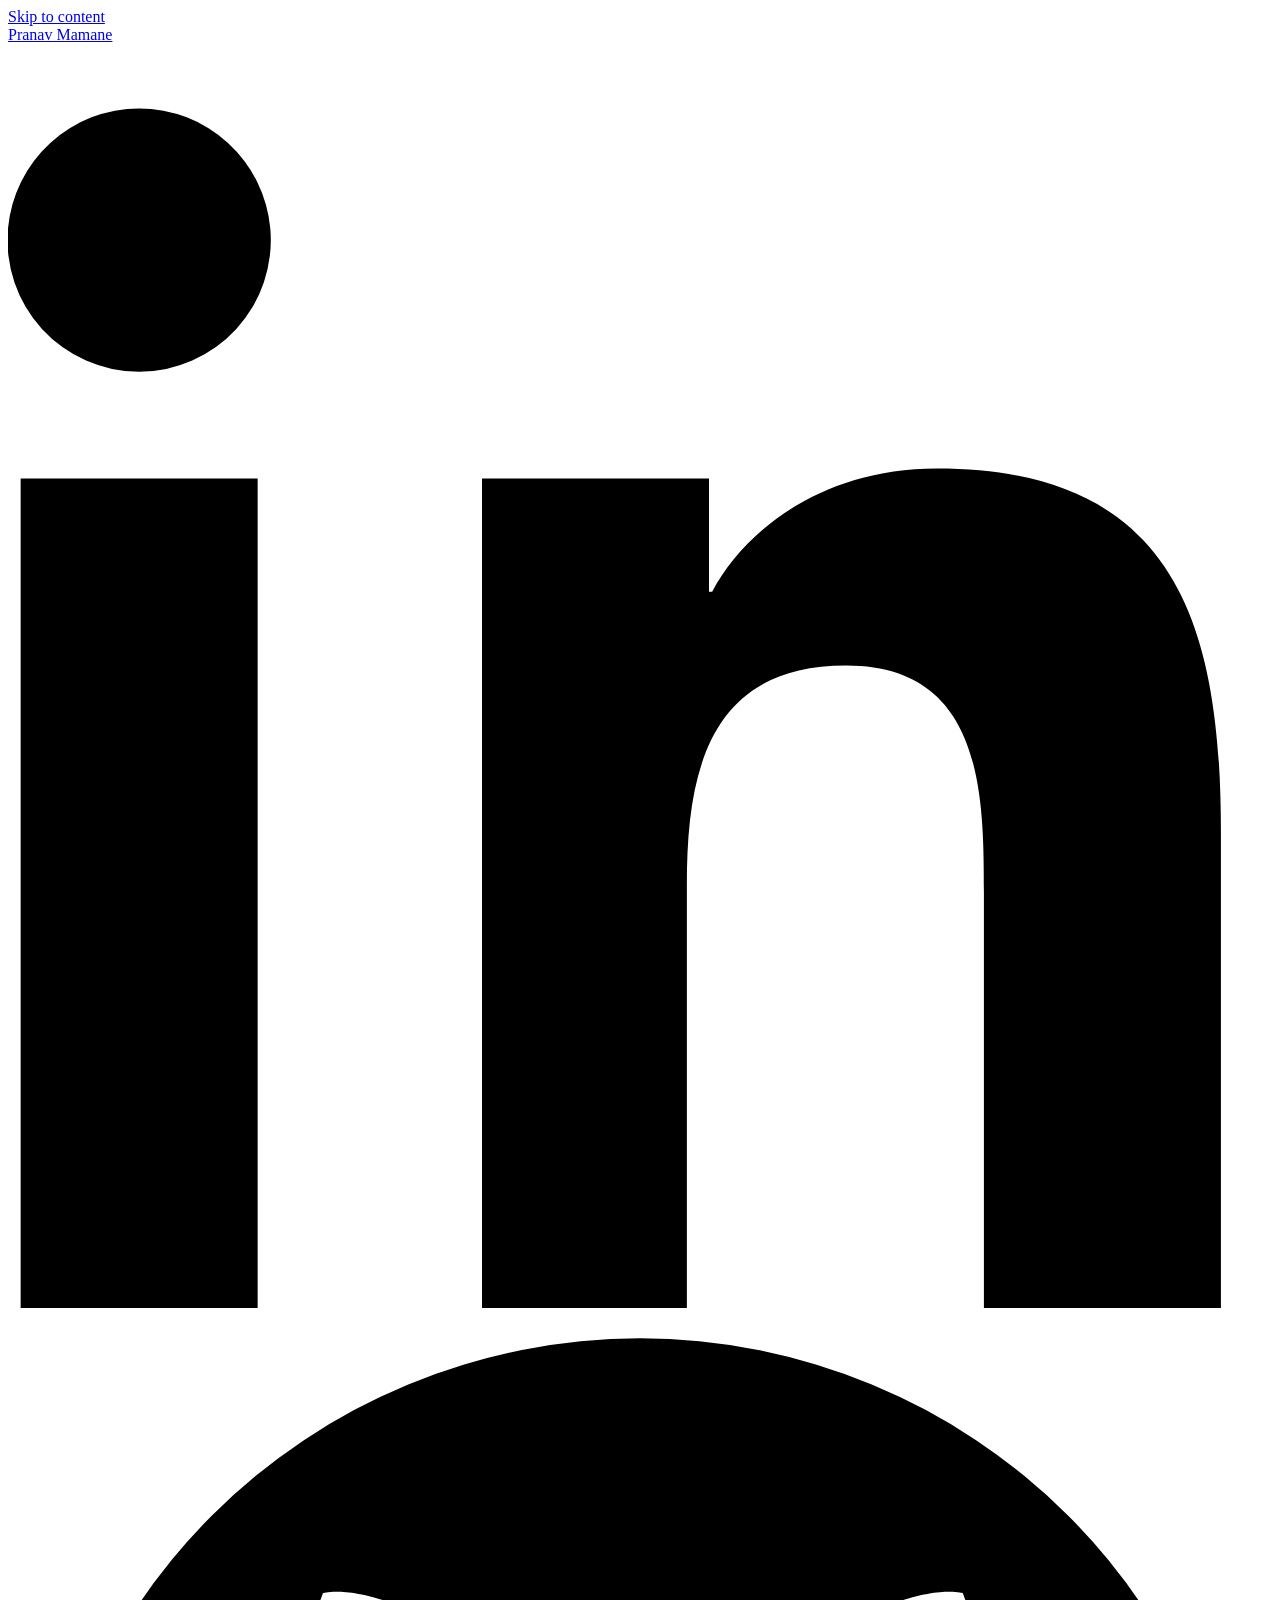
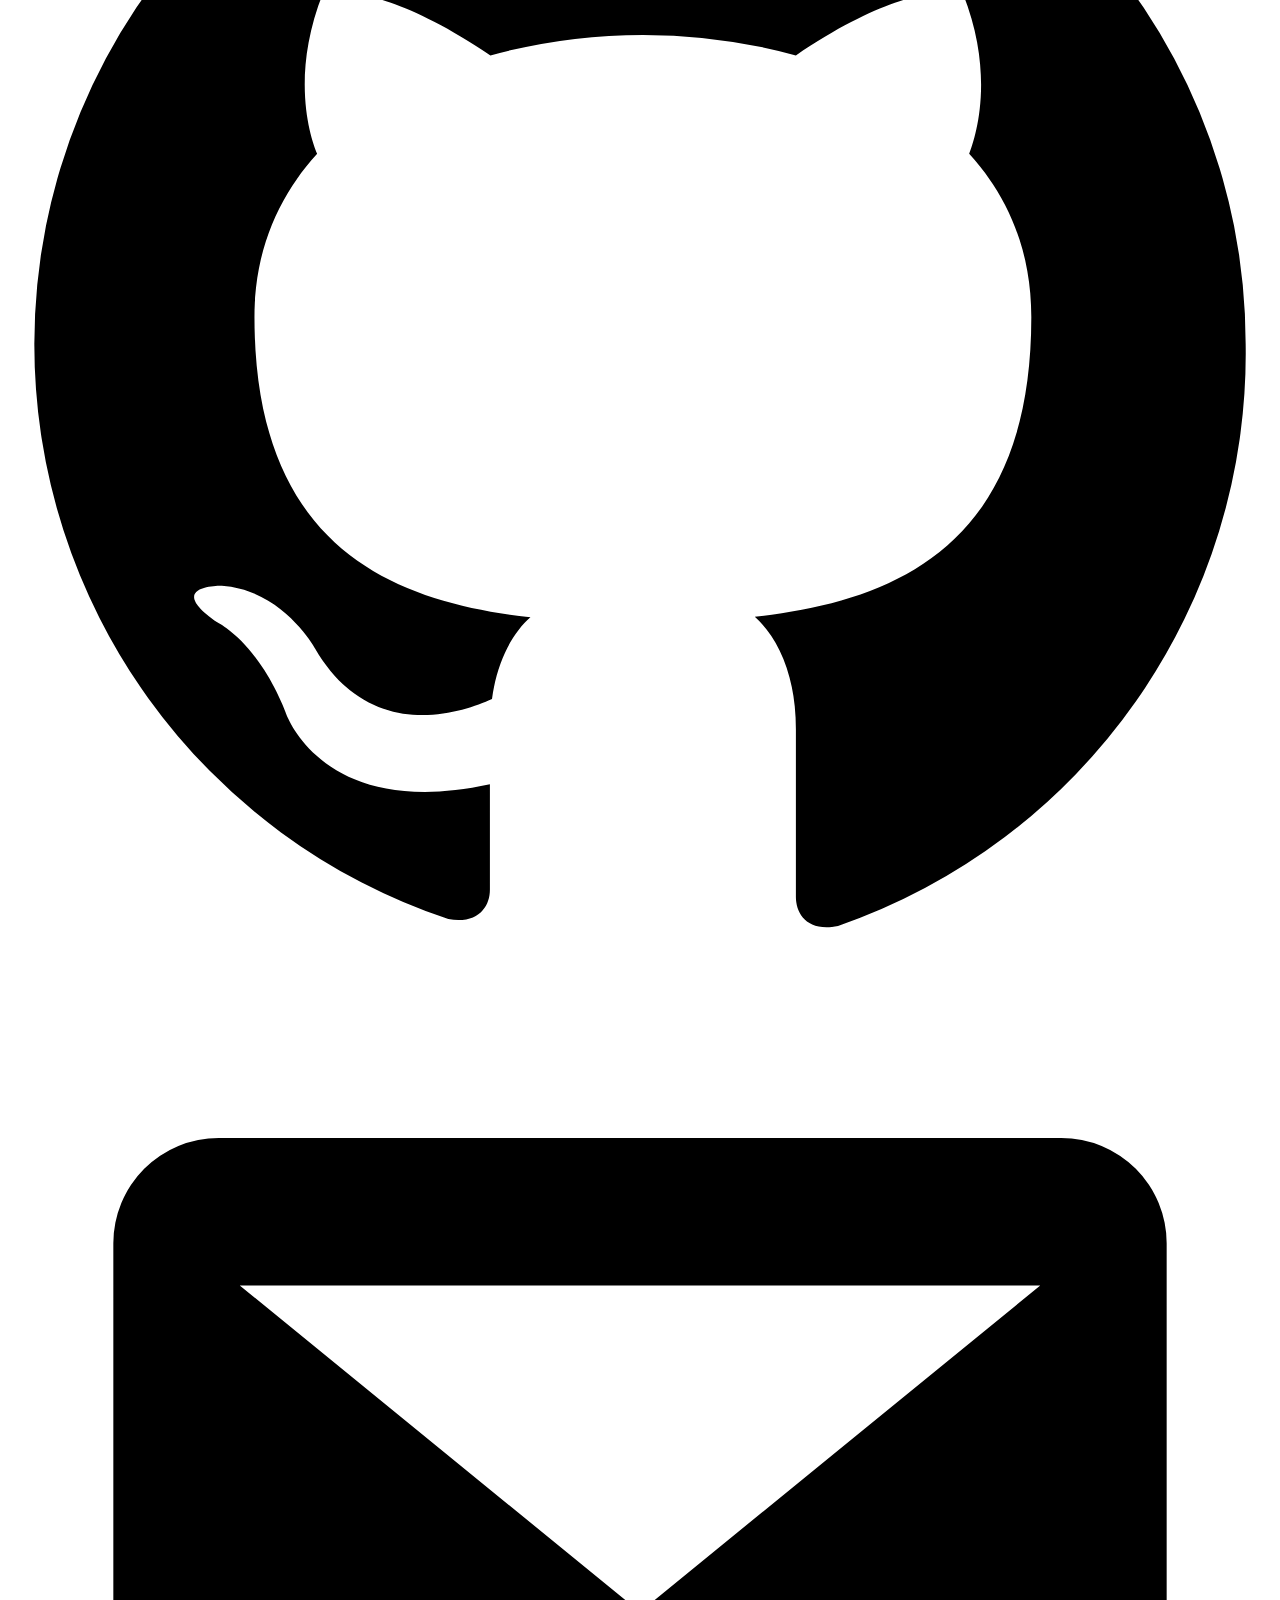
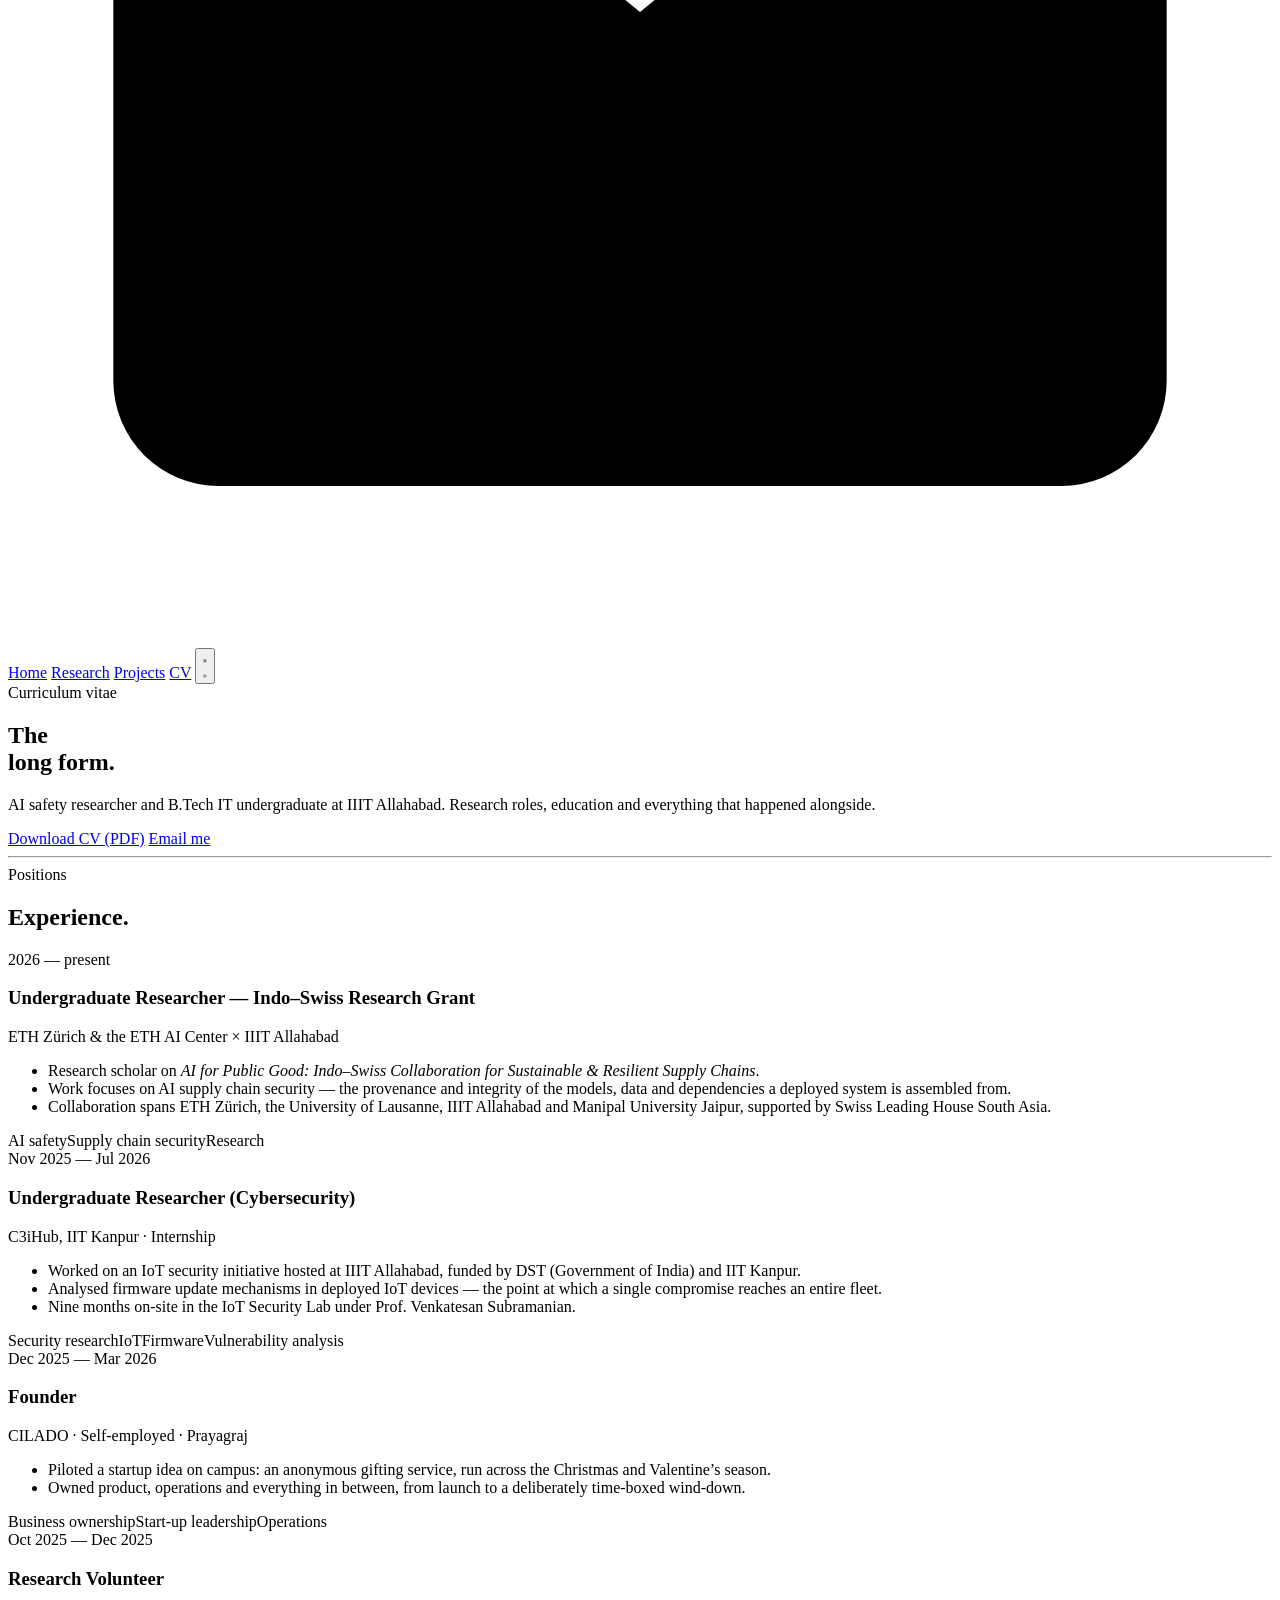
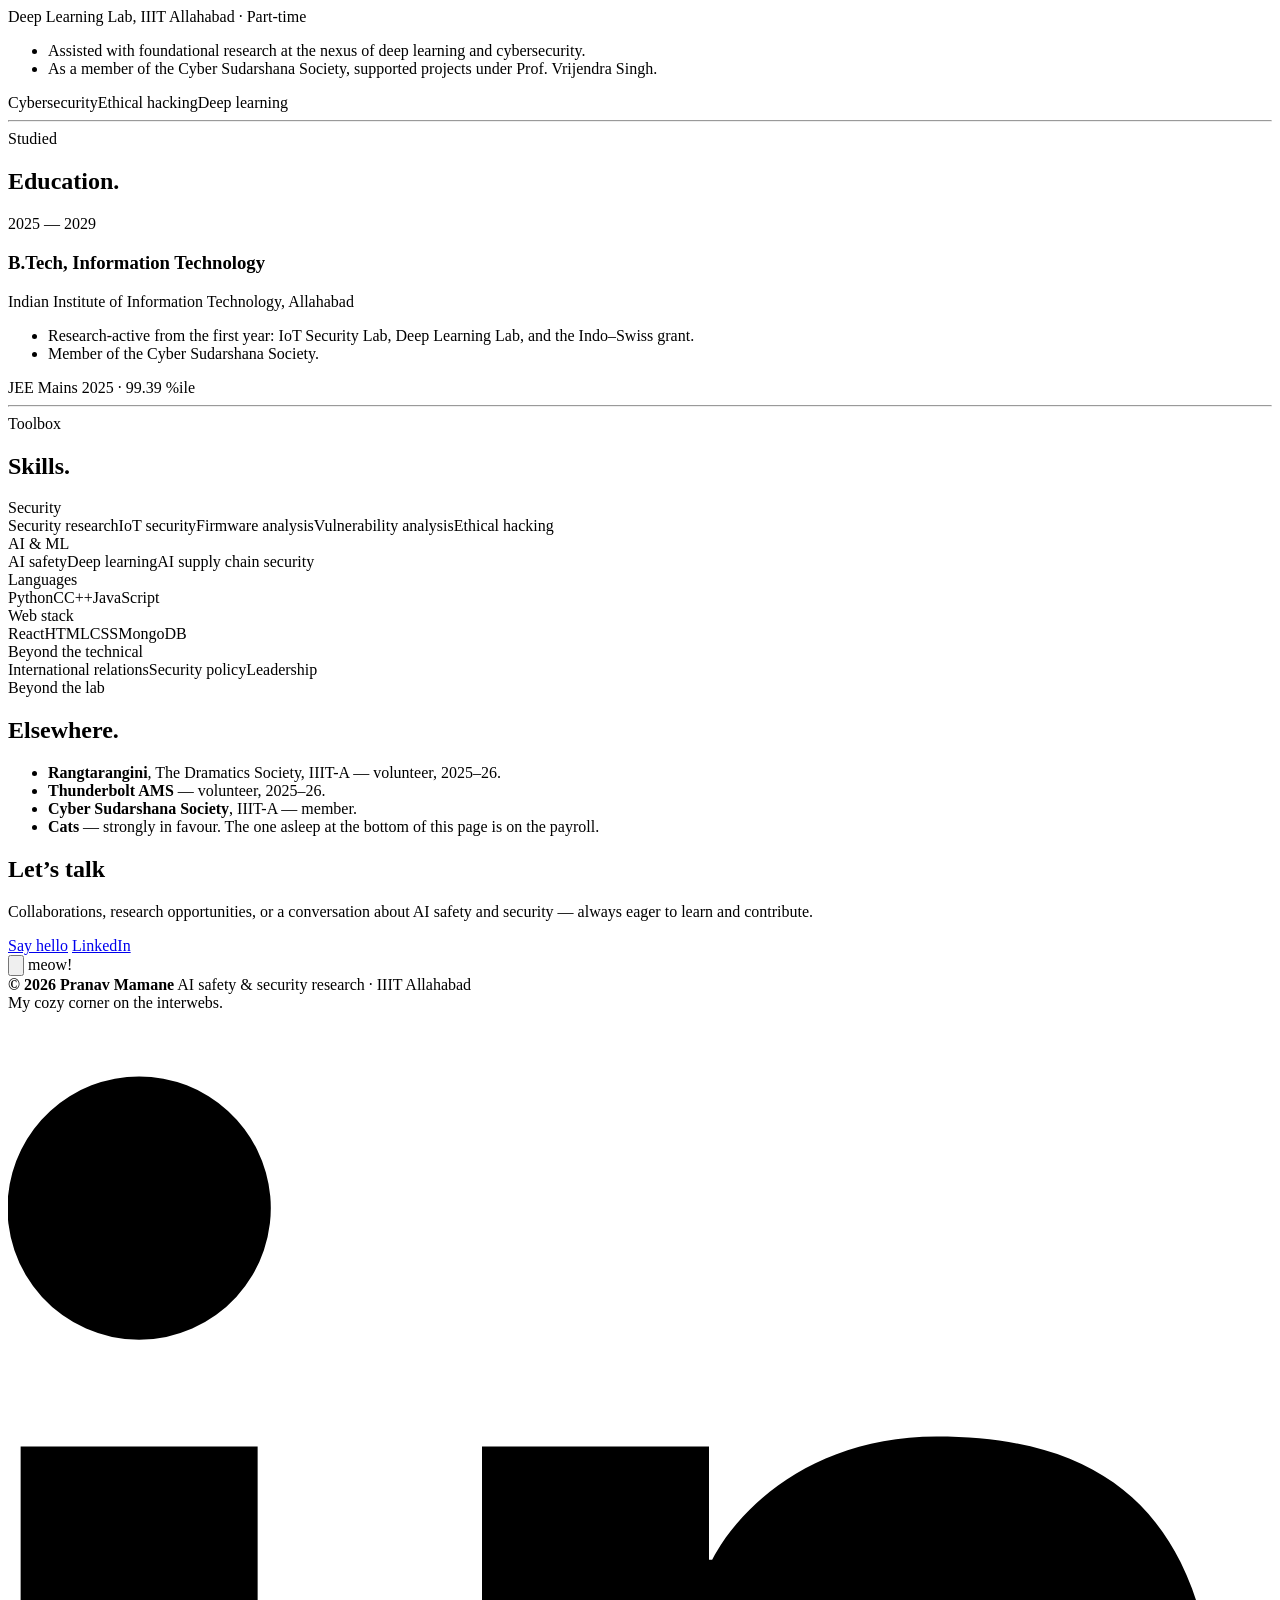
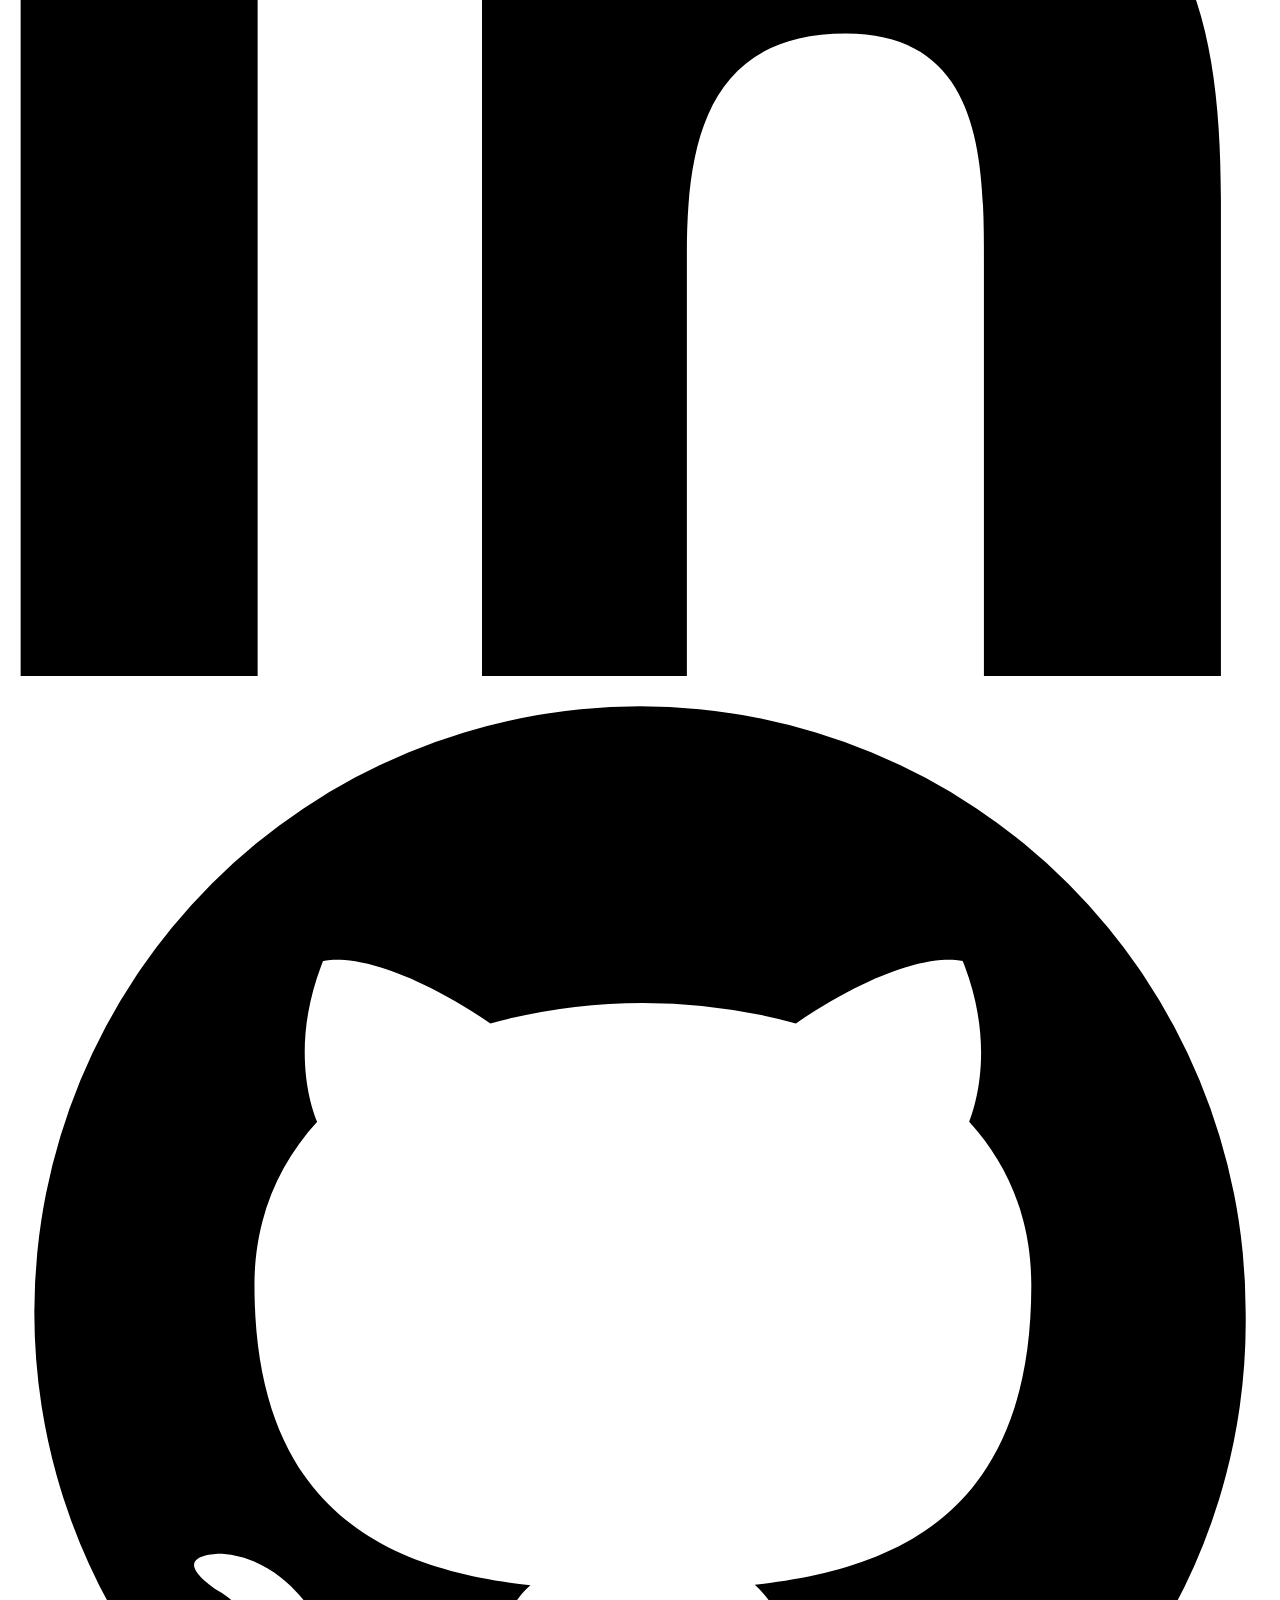
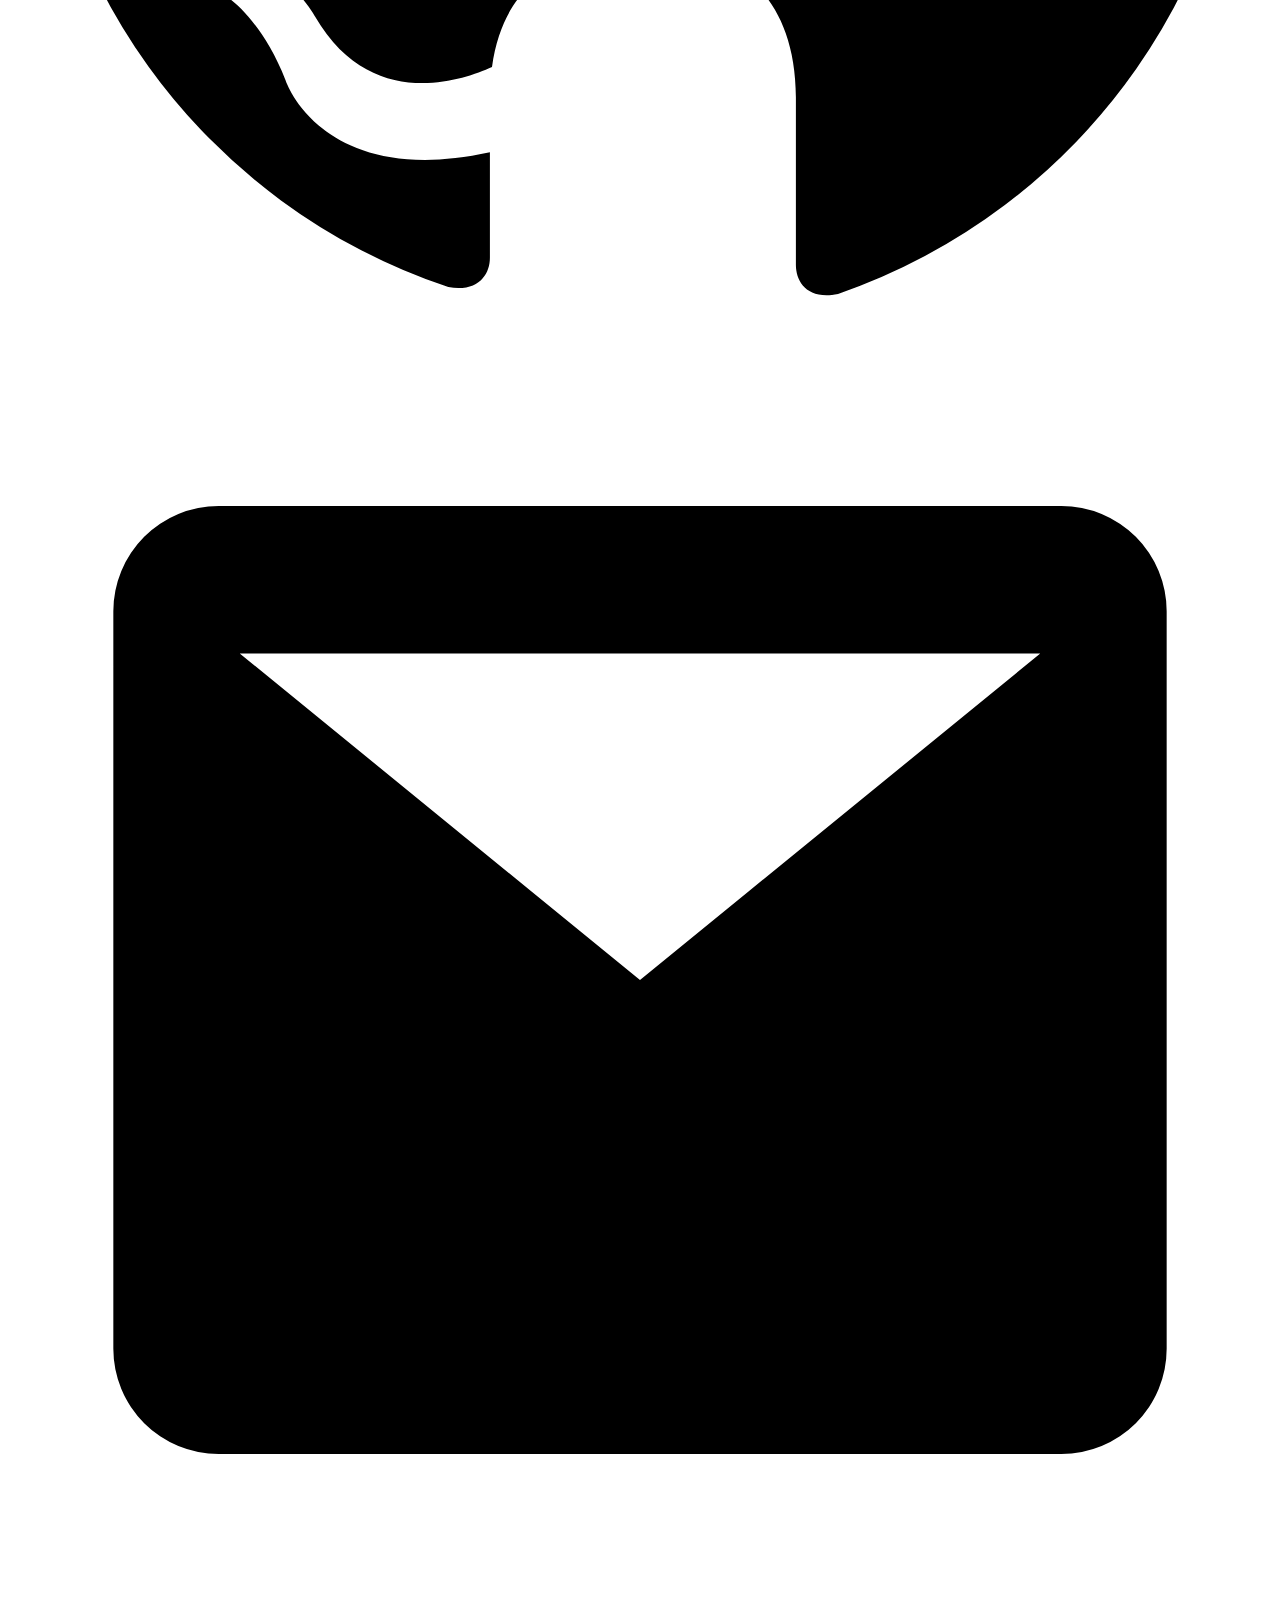
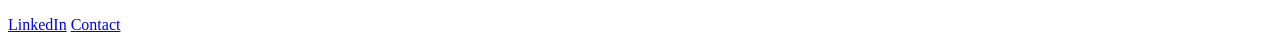
==== experience.html @ 481fb833 "Add files via upload" ====
<!doctype html>
<html lang="en" data-theme="dark">
<head>
<meta charset="utf-8">
<meta name="viewport" content="width=device-width, initial-scale=1">
<title>CV — Pranav Mamane</title>
<meta name="description" content="Research experience, education and skills.">
<meta name="color-scheme" content="dark light">
<link rel="icon" href="assets/img/favicon.svg" type="image/svg+xml">
<meta property="og:title" content="CV — Pranav Mamane">
<meta property="og:description" content="Research experience, education and skills.">
<meta property="og:type" content="website">
<link rel="preconnect" href="https://fonts.googleapis.com">
<link rel="preconnect" href="https://fonts.gstatic.com" crossorigin>
<link href="https://fonts.googleapis.com/css2?family=Archivo+Black&family=JetBrains+Mono:wght@400;700&display=swap" rel="stylesheet">
<link rel="stylesheet" href="assets/css/style.css">
</head>
<body>
<a class="skip-link" href="#main">Skip to content</a>

<!-- ===== HEADER ===== -->
<header class="header">
  <div class="header__progress" aria-hidden="true"></div>
  <div class="wrap header__inner">
    <div class="brand">
      <a class="brand__name" href="index.html">Pranav Mamane</a>
      <div class="socials">
        <a class="icon-btn" href="https://www.linkedin.com/in/pranavmamane/" aria-label="LinkedIn" rel="me noopener" target="_blank"><svg viewBox="0 0 24 24"><path d="M4.98 3.5A2.5 2.5 0 1 1 0 3.5a2.5 2.5 0 0 1 4.98 0zM.24 8.25h4.5V24H.24zM9 8.25h4.31v2.15h.06c.6-1.14 2.07-2.34 4.26-2.34 4.56 0 5.4 3 5.4 6.9V24h-4.5v-7.9c0-1.88-.03-4.3-2.62-4.3-2.62 0-3.02 2.05-3.02 4.16V24H9z"/></svg></a>
        <a class="icon-btn" href="https://github.com/pranav18june" aria-label="GitHub" rel="me noopener" target="_blank"><svg viewBox="0 0 24 24"><path d="M12 .5A11.5 11.5 0 0 0 .5 12a11.5 11.5 0 0 0 7.86 10.92c.58.1.79-.25.79-.56v-2c-3.2.7-3.88-1.37-3.88-1.37-.53-1.34-1.29-1.7-1.29-1.7-1.05-.72.08-.7.08-.7 1.16.08 1.77 1.19 1.77 1.19 1.03 1.77 2.7 1.26 3.36.96.1-.75.4-1.26.73-1.55-2.55-.29-5.24-1.28-5.24-5.7 0-1.26.45-2.29 1.19-3.1-.12-.29-.52-1.46.11-3.05 0 0 .97-.31 3.18 1.18a11 11 0 0 1 5.8 0c2.2-1.49 3.17-1.18 3.17-1.18.63 1.59.23 2.76.12 3.05.74.81 1.18 1.84 1.18 3.1 0 4.43-2.69 5.4-5.25 5.69.41.36.78 1.06.78 2.14v3.18c0 .31.21.67.8.55A11.5 11.5 0 0 0 23.5 12 11.5 11.5 0 0 0 12 .5z"/></svg></a>
        <a class="icon-btn" href="mailto:pranav18june@gmail.com" aria-label="Email"><svg viewBox="0 0 24 24"><path d="M2 5a2 2 0 0 1 2-2h16a2 2 0 0 1 2 2v14a2 2 0 0 1-2 2H4a2 2 0 0 1-2-2V5zm2.4.8L12 12l7.6-6.2H4.4z"/></svg></a>
      </div>
    </div>
    <nav class="nav" aria-label="Primary">
      <a class="nav__link" href="index.html">Home</a>
      <a class="nav__link" href="research.html" data-dot>Research</a>
      <a class="nav__link" href="projects.html">Projects</a>
      <a class="nav__link" href="experience.html" aria-current="page">CV</a>
      <button class="theme-toggle" type="button" aria-pressed="false" aria-label="Switch to light theme">
        <svg class="sun" viewBox="0 0 24 24" fill="none" stroke="currentColor" stroke-width="2.4" stroke-linecap="round"><circle cx="12" cy="12" r="4.2"/><path d="M12 1.6v2.6M12 19.8v2.6M4.2 4.2l1.9 1.9M17.9 17.9l1.9 1.9M1.6 12h2.6M19.8 12h2.6M4.2 19.8l1.9-1.9M17.9 6.1l1.9-1.9"/></svg>
        <svg class="moon" viewBox="0 0 24 24" fill="none" stroke="currentColor" stroke-width="2.4" stroke-linecap="round" stroke-linejoin="round"><path d="M21 12.8A9 9 0 1 1 11.2 3a7 7 0 0 0 9.8 9.8z"/></svg>
      </button>
    </nav>
  </div>
</header>

<main id="main">

  <!-- ===== PAGE HEAD ===== -->
  <section class="section">
    <div class="wrap">
      <span class="eyebrow">Curriculum vitae</span>
      <h1 class="page-title">The<br>long form.</h1>
      <p class="hero__lead lead-wide">
        AI safety researcher and B.Tech IT undergraduate at IIIT Allahabad. Research roles,
        education and everything that happened alongside.
      </p>
      <div class="hero__actions">
        <!-- TODO: drop your CV pdf in the project and point this at it -->
        <a class="btn btn--primary" href="#">Download CV (PDF)</a>
        <a class="btn btn--ghost" href="mailto:pranav18june@gmail.com">Email me</a>
      </div>
    </div>
  </section>

  <hr class="rule">

  <!-- ===== EXPERIENCE ===== -->
  <section class="section" id="experience">
    <div class="wrap">
      <div class="section-head reveal">
        <div>
          <span class="eyebrow">Positions</span>
          <h2>Experience.</h2>
        </div>
      </div>

      <div class="timeline">

        <article class="tl-item is-current reveal">
          <div class="tl-when">2026 &mdash; present</div>
          <h3 class="tl-role">Undergraduate Researcher &mdash; Indo&ndash;Swiss Research Grant</h3>
          <p class="tl-org">ETH Z&uuml;rich &amp; the ETH AI Center &times; IIIT Allahabad</p>
          <ul class="tl-points">
            <li>Research scholar on <em>AI for Public Good: Indo&ndash;Swiss Collaboration for Sustainable &amp; Resilient Supply Chains</em>.</li>
            <li>Work focuses on AI supply chain security &mdash; the provenance and integrity of the models, data and dependencies a deployed system is assembled from.</li>
            <li>Collaboration spans ETH Z&uuml;rich, the University of Lausanne, IIIT Allahabad and Manipal University Jaipur, supported by Swiss Leading House South Asia.</li>
          </ul>
          <div class="tags"><span class="chip">AI safety</span><span class="chip">Supply chain security</span><span class="chip">Research</span></div>
        </article>

        <article class="tl-item reveal">
          <div class="tl-when">Nov 2025 &mdash; Jul 2026</div>
          <h3 class="tl-role">Undergraduate Researcher (Cybersecurity)</h3>
          <p class="tl-org">C3iHub, IIT Kanpur &middot; Internship</p>
          <ul class="tl-points">
            <li>Worked on an IoT security initiative hosted at IIIT Allahabad, funded by DST (Government of India) and IIT Kanpur.</li>
            <li>Analysed firmware update mechanisms in deployed IoT devices &mdash; the point at which a single compromise reaches an entire fleet.</li>
            <li>Nine months on-site in the IoT Security Lab under Prof. Venkatesan Subramanian.</li>
          </ul>
          <div class="tags"><span class="chip">Security research</span><span class="chip">IoT</span><span class="chip">Firmware</span><span class="chip">Vulnerability analysis</span></div>
        </article>

        <article class="tl-item reveal">
          <div class="tl-when">Dec 2025 &mdash; Mar 2026</div>
          <h3 class="tl-role">Founder</h3>
          <p class="tl-org">CILADO &middot; Self-employed &middot; Prayagraj</p>
          <ul class="tl-points">
            <li>Piloted a startup idea on campus: an anonymous gifting service, run across the Christmas and Valentine&rsquo;s season.</li>
            <li>Owned product, operations and everything in between, from launch to a deliberately time-boxed wind-down.</li>
          </ul>
          <div class="tags"><span class="chip">Business ownership</span><span class="chip">Start-up leadership</span><span class="chip">Operations</span></div>
        </article>

        <article class="tl-item reveal">
          <div class="tl-when">Oct 2025 &mdash; Dec 2025</div>
          <h3 class="tl-role">Research Volunteer</h3>
          <p class="tl-org">Deep Learning Lab, IIIT Allahabad &middot; Part-time</p>
          <ul class="tl-points">
            <li>Assisted with foundational research at the nexus of deep learning and cybersecurity.</li>
            <li>As a member of the Cyber Sudarshana Society, supported projects under Prof. Vrijendra Singh.</li>
          </ul>
          <div class="tags"><span class="chip">Cybersecurity</span><span class="chip">Ethical hacking</span><span class="chip">Deep learning</span></div>
        </article>

      </div>
    </div>
  </section>

  <hr class="rule">

  <!-- ===== EDUCATION ===== -->
  <section class="section" id="education">
    <div class="wrap">
      <div class="section-head reveal">
        <div>
          <span class="eyebrow">Studied</span>
          <h2>Education.</h2>
        </div>
      </div>

      <div class="timeline">
        <article class="tl-item is-current reveal">
          <div class="tl-when">2025 &mdash; 2029</div>
          <h3 class="tl-role">B.Tech, Information Technology</h3>
          <p class="tl-org">Indian Institute of Information Technology, Allahabad</p>
          <ul class="tl-points">
            <li>Research-active from the first year: IoT Security Lab, Deep Learning Lab, and the Indo&ndash;Swiss grant.</li>
            <li>Member of the Cyber Sudarshana Society.</li>
          </ul>
          <div class="tags"><span class="chip">JEE Mains 2025 &middot; 99.39 %ile</span></div>
        </article>
      </div>
    </div>
  </section>

  <hr class="rule">

  <!-- ===== SKILLS + BEYOND ===== -->
  <section class="section">
    <div class="wrap grid grid--2">
      <div class="card reveal">
        <span class="eyebrow">Toolbox</span>
        <h2 class="card-title">Skills.</h2>
        <div class="skills">
          <div class="skill-row">
            <span class="skill-row__k">Security</span>
            <div class="tags"><span class="chip">Security research</span><span class="chip">IoT security</span><span class="chip">Firmware analysis</span><span class="chip">Vulnerability analysis</span><span class="chip">Ethical hacking</span></div>
          </div>
          <div class="skill-row">
            <span class="skill-row__k">AI &amp; ML</span>
            <div class="tags"><span class="chip">AI safety</span><span class="chip">Deep learning</span><span class="chip">AI supply chain security</span></div>
          </div>
          <div class="skill-row">
            <span class="skill-row__k">Languages</span>
            <div class="tags"><span class="chip">Python</span><span class="chip">C</span><span class="chip">C++</span><span class="chip">JavaScript</span></div>
          </div>
          <div class="skill-row">
            <span class="skill-row__k">Web stack</span>
            <div class="tags"><span class="chip">React</span><span class="chip">HTML</span><span class="chip">CSS</span><span class="chip">MongoDB</span></div>
          </div>
          <div class="skill-row">
            <span class="skill-row__k">Beyond the technical</span>
            <div class="tags"><span class="chip">International relations</span><span class="chip">Security policy</span><span class="chip">Leadership</span></div>
          </div>
        </div>
      </div>

      <div class="card reveal">
        <span class="eyebrow">Beyond the lab</span>
        <h2 class="card-title">Elsewhere.</h2>
        <ul class="tl-points">
          <li><strong>Rangtarangini</strong>, The Dramatics Society, IIIT-A &mdash; volunteer, 2025&ndash;26.</li>
          <li><strong>Thunderbolt AMS</strong> &mdash; volunteer, 2025&ndash;26.</li>
          <li><strong>Cyber Sudarshana Society</strong>, IIIT-A &mdash; member.</li>
          <li><strong>Cats</strong> &mdash; strongly in favour. The one asleep at the bottom of this page is on the payroll.</li>
        </ul>
      </div>
    </div>
  </section>

  <!-- ===== CTA ===== -->
  <section class="section">
    <div class="wrap">
      <div class="cta reveal">
        <h2>Let&rsquo;s talk</h2>
        <p>Collaborations, research opportunities, or a conversation about AI safety and security &mdash; always eager to learn and contribute.</p>
        <div class="cta__actions">
          <a class="btn btn--primary" href="mailto:pranav18june@gmail.com">Say hello</a>
          <a class="btn" href="https://www.linkedin.com/in/pranavmamane/" target="_blank" rel="noopener">LinkedIn</a>
        </div>
      </div>
    </div>
  </section>

</main>

<!-- ===== FOOTER ===== -->
<footer class="footer">
  <!-- ===== THE CAT (sleeps in dark mode, wakes in light, meows when petted) ===== -->
  <div class="cat" data-cat>
    <button class="cat__btn" type="button" aria-label="Pet the cat">
      <svg class="cat__svg" viewBox="0 0 120 120" role="img" aria-hidden="true">
        <g fill="none" stroke="currentColor" stroke-width="4.5" stroke-linecap="round" stroke-linejoin="round">
          <!-- tail: dark outline stroke + yellow core, so it reads on any background -->
          <g class="cat__tail">
            <path d="M85 112C110 112 111 83 97 79c-10-3-14 9-8 15" stroke-width="14" />
            <path d="M85 112C110 112 111 83 97 79c-10-3-14 9-8 15" stroke-width="7" stroke="var(--yellow)" />
          </g>
          <!-- body -->
          <path d="M34 114C30 77 40 62 60 62s30 15 26 52z" fill="var(--yellow)" />
          <!-- stripes -->
          <path d="M40 92h10M78 92H68M41 103h9M79 103h-9" stroke-width="3.6" />
          <!-- paws -->
          <ellipse cx="45" cy="111" rx="9.5" ry="5.5" fill="var(--yellow)" />
          <ellipse cx="75" cy="111" rx="9.5" ry="5.5" fill="var(--yellow)" />
          <!-- ears -->
          <path d="M33 34 25 3l30 16z" fill="var(--yellow)" />
          <path d="M87 34 95 3 65 19z" fill="var(--yellow)" />
          <!-- head -->
          <ellipse cx="60" cy="45" rx="29" ry="25" fill="var(--yellow)" />
          <path d="M35 24 30 10l15 8z" fill="var(--orange)" stroke-width="3" />
          <path d="M85 24 90 10 75 18z" fill="var(--orange)" stroke-width="3" />
          <!-- eyes: awake -->
          <g class="cat__eyes-open">
            <circle cx="49" cy="44" r="4.6" fill="currentColor" stroke="none" />
            <circle cx="71" cy="44" r="4.6" fill="currentColor" stroke="none" />
          </g>
          <!-- eyes: asleep -->
          <g class="cat__eyes-shut">
            <path d="M44 44q5 5 10 0M66 44q5 5 10 0" stroke-width="3.8" />
          </g>
          <!-- nose + mouth -->
          <path d="M56 52h8l-4 5z" fill="var(--orange)" stroke-width="3" />
          <path d="M60 57q-4 5-8 2M60 57q4 5 8 2" stroke-width="3" />
          <!-- whiskers -->
          <path d="M36 48H20M37 55l-14 5M84 48h16M83 55l14 5" stroke-width="3" stroke="var(--ink)" opacity=".7" />
        </g>
        <!-- sleeping zzz -->
        <g class="cat__zzz" fill="var(--ink)" font-family="var(--font-mono)" font-weight="700">
          <text x="92" y="30" font-size="15">z</text>
          <text x="101" y="19" font-size="11">z</text>
          <text x="108" y="11" font-size="8">z</text>
        </g>
      </svg>
    </button>
    <span class="cat__bubble" aria-hidden="true">meow!</span>
    <span class="sr-only" role="status" data-cat-status></span>
  </div>

  <div class="wrap footer__inner">
    <div class="footer__meta">
      <strong>&copy; <span data-year>2026</span> Pranav Mamane</strong>
      AI safety &amp; security research &middot; IIIT Allahabad
    </div>
    <div class="footer__meta">My cozy corner on the interwebs.</div>
      <div class="socials footer__socials">
        <a class="icon-btn" href="https://www.linkedin.com/in/pranavmamane/" aria-label="LinkedIn" rel="me noopener" target="_blank"><svg viewBox="0 0 24 24"><path d="M4.98 3.5A2.5 2.5 0 1 1 0 3.5a2.5 2.5 0 0 1 4.98 0zM.24 8.25h4.5V24H.24zM9 8.25h4.31v2.15h.06c.6-1.14 2.07-2.34 4.26-2.34 4.56 0 5.4 3 5.4 6.9V24h-4.5v-7.9c0-1.88-.03-4.3-2.62-4.3-2.62 0-3.02 2.05-3.02 4.16V24H9z"/></svg></a>
        <a class="icon-btn" href="https://github.com/pranav18june" aria-label="GitHub" rel="me noopener" target="_blank"><svg viewBox="0 0 24 24"><path d="M12 .5A11.5 11.5 0 0 0 .5 12a11.5 11.5 0 0 0 7.86 10.92c.58.1.79-.25.79-.56v-2c-3.2.7-3.88-1.37-3.88-1.37-.53-1.34-1.29-1.7-1.29-1.7-1.05-.72.08-.7.08-.7 1.16.08 1.77 1.19 1.77 1.19 1.03 1.77 2.7 1.26 3.36.96.1-.75.4-1.26.73-1.55-2.55-.29-5.24-1.28-5.24-5.7 0-1.26.45-2.29 1.19-3.1-.12-.29-.52-1.46.11-3.05 0 0 .97-.31 3.18 1.18a11 11 0 0 1 5.8 0c2.2-1.49 3.17-1.18 3.17-1.18.63 1.59.23 2.76.12 3.05.74.81 1.18 1.84 1.18 3.1 0 4.43-2.69 5.4-5.25 5.69.41.36.78 1.06.78 2.14v3.18c0 .31.21.67.8.55A11.5 11.5 0 0 0 23.5 12 11.5 11.5 0 0 0 12 .5z"/></svg></a>
        <a class="icon-btn" href="mailto:pranav18june@gmail.com" aria-label="Email"><svg viewBox="0 0 24 24"><path d="M2 5a2 2 0 0 1 2-2h16a2 2 0 0 1 2 2v14a2 2 0 0 1-2 2H4a2 2 0 0 1-2-2V5zm2.4.8L12 12l7.6-6.2H4.4z"/></svg></a>
      </div>
    <div class="footer__actions">
      <a class="btn btn--sm" href="https://www.linkedin.com/in/pranavmamane/" target="_blank" rel="noopener">LinkedIn</a>
      <a class="btn btn--sm" href="mailto:pranav18june@gmail.com">Contact</a>
    </div>
  </div>
</footer>

<script src="assets/js/main.js"></script>
</body>
</html>
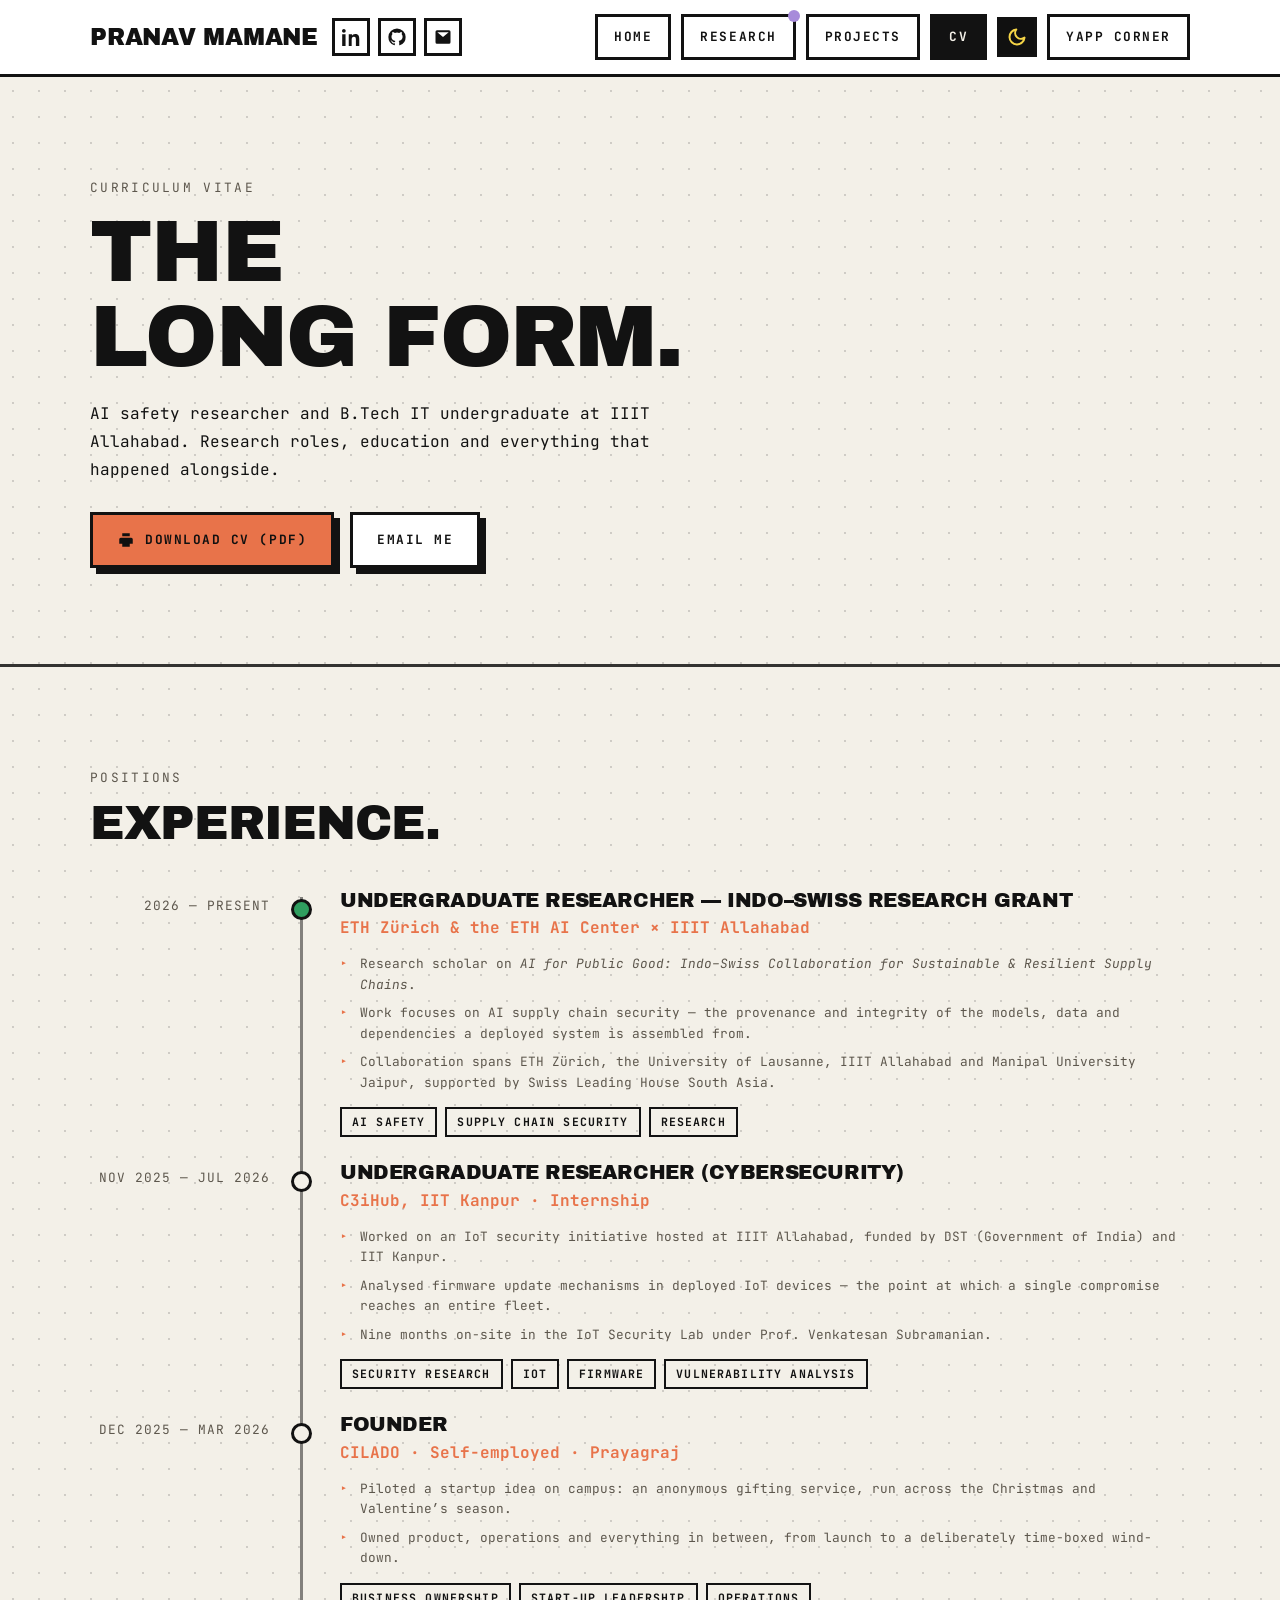
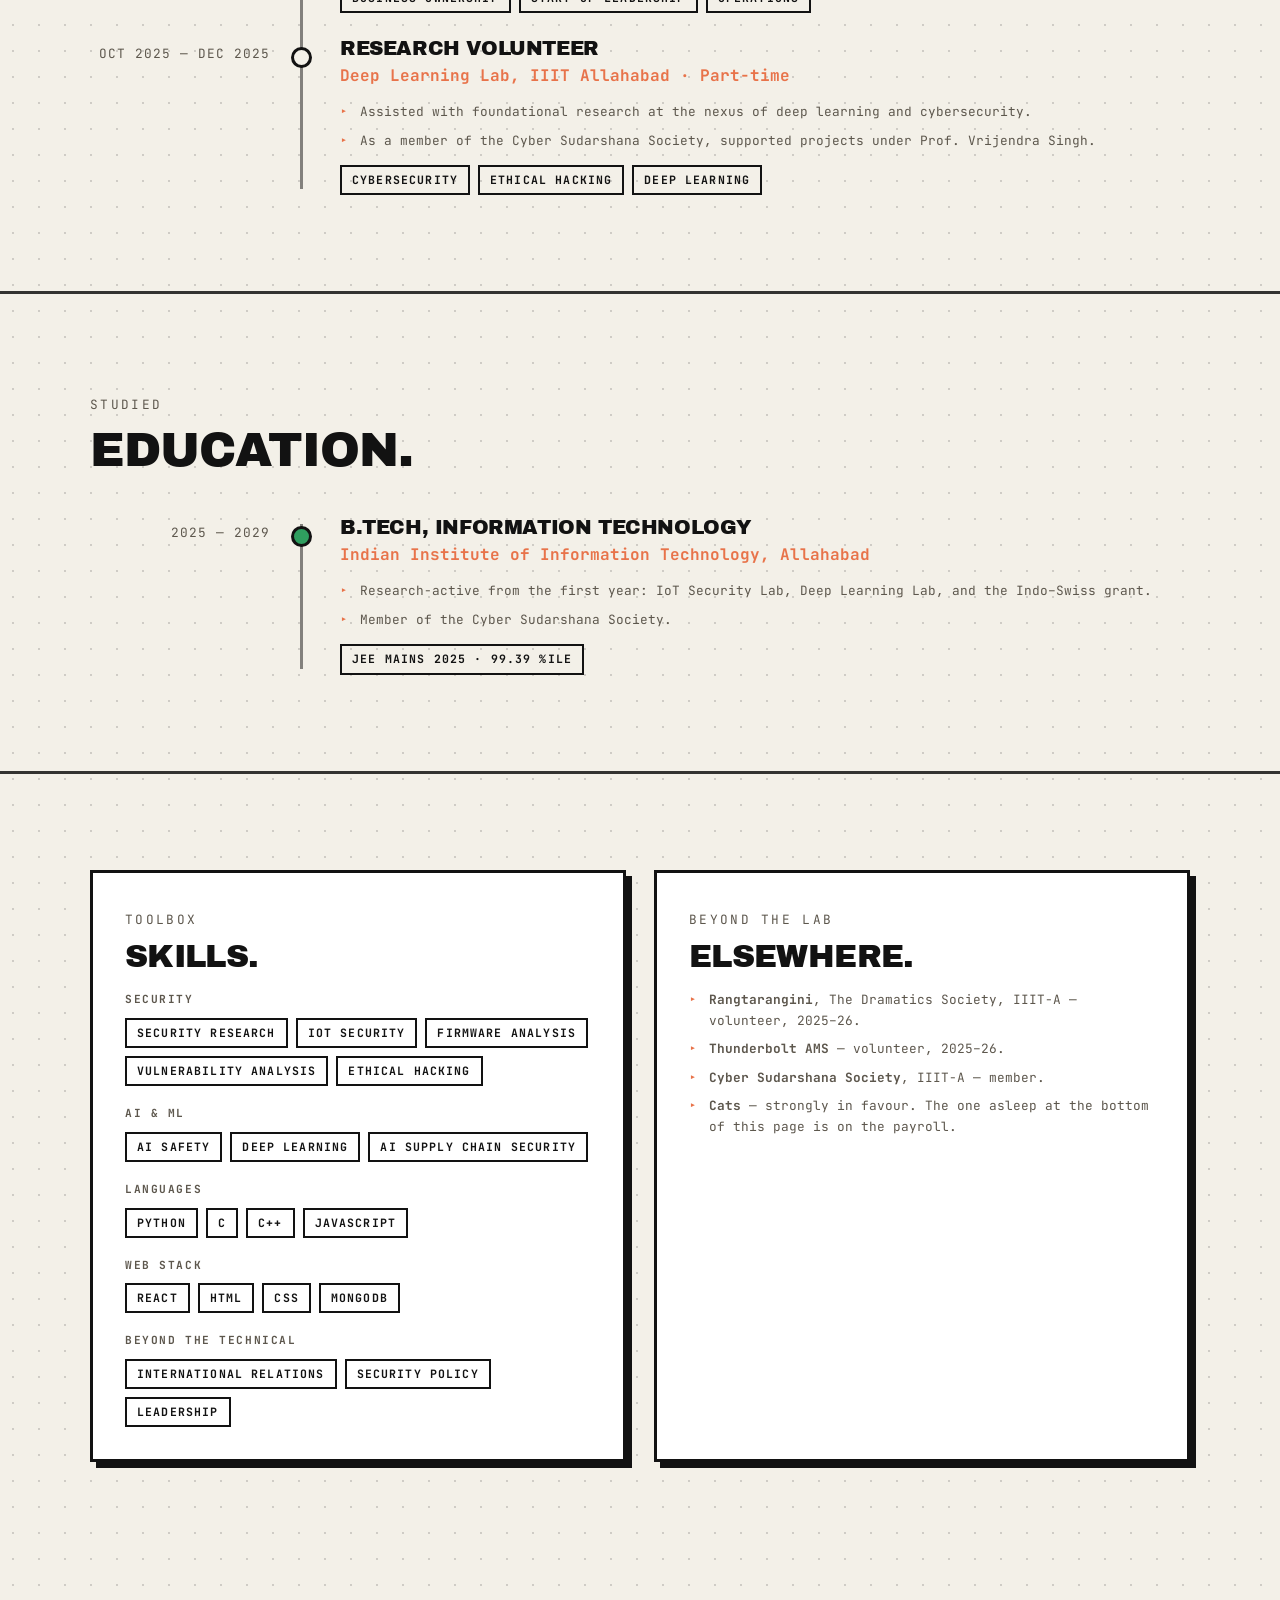
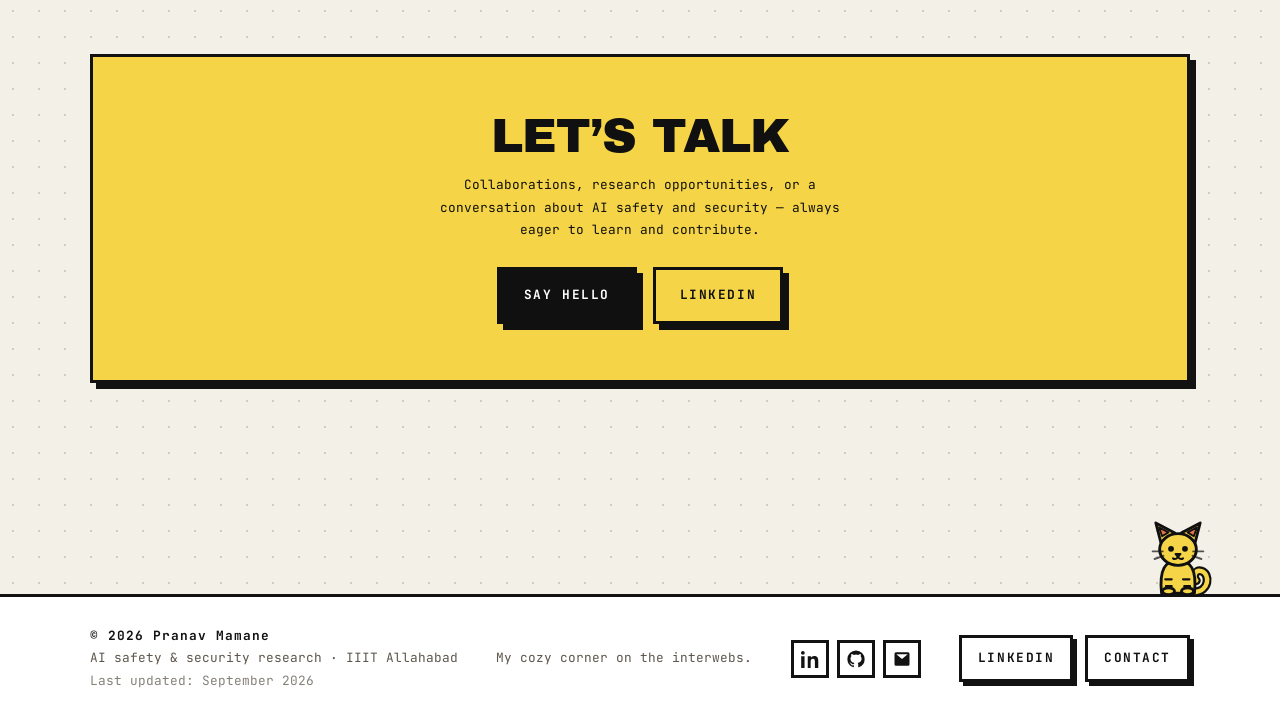
==== commit fb96fd5f: "new exp" ====
--- a/experience.html
+++ b/experience.html
@@ -10,9 +10,15 @@
 <meta property="og:title" content="CV — Pranav Mamane">
 <meta property="og:description" content="Research experience, education and skills.">
 <meta property="og:type" content="website">
+<meta property="og:image" content="assets/img/og-card.jpg">
+<meta property="og:image:width" content="1200">
+<meta property="og:image:height" content="630">
+<meta name="twitter:card" content="summary_large_image">
+<meta name="author" content="Pranav Mamane">
 <link rel="preconnect" href="https://fonts.googleapis.com">
 <link rel="preconnect" href="https://fonts.gstatic.com" crossorigin>
 <link href="https://fonts.googleapis.com/css2?family=Archivo+Black&family=JetBrains+Mono:wght@400;700&display=swap" rel="stylesheet">
+<script>document.documentElement.classList.add("js");</script>
 <link rel="stylesheet" href="assets/css/style.css">
 </head>
 <body>
@@ -39,6 +45,7 @@
         <svg class="sun" viewBox="0 0 24 24" fill="none" stroke="currentColor" stroke-width="2.4" stroke-linecap="round"><circle cx="12" cy="12" r="4.2"/><path d="M12 1.6v2.6M12 19.8v2.6M4.2 4.2l1.9 1.9M17.9 17.9l1.9 1.9M1.6 12h2.6M19.8 12h2.6M4.2 19.8l1.9-1.9M17.9 6.1l1.9-1.9"/></svg>
         <svg class="moon" viewBox="0 0 24 24" fill="none" stroke="currentColor" stroke-width="2.4" stroke-linecap="round" stroke-linejoin="round"><path d="M21 12.8A9 9 0 1 1 11.2 3a7 7 0 0 0 9.8 9.8z"/></svg>
       </button>
+      <a class="nav__link nav__link--yapp" href="yapp.html">Yapp corner</a>
     </nav>
   </div>
 </header>
@@ -55,8 +62,13 @@
         education and everything that happened alongside.
       </p>
       <div class="hero__actions">
-        <!-- TODO: drop your CV pdf in the project and point this at it -->
-        <a class="btn btn--primary" href="#">Download CV (PDF)</a>
+        <!-- Prints this page through the print stylesheet, which the browser
+             saves as a PDF. Swap for <a href="cv.pdf" download> if you ever
+             want to hand out a designed PDF instead. -->
+        <button class="btn btn--primary" type="button" data-print>
+          <svg viewBox="0 0 24 24"><path d="M7 3h10v4H7zM5 9h14a2 2 0 0 1 2 2v6h-4v4H7v-4H3v-6a2 2 0 0 1 2-2zm4 8h6v4H9z"/></svg>
+          Download CV (PDF)
+        </button>
         <a class="btn btn--ghost" href="mailto:pranav18june@gmail.com">Email me</a>
       </div>
     </div>
@@ -270,7 +282,8 @@
   <div class="wrap footer__inner">
     <div class="footer__meta">
       <strong>&copy; <span data-year>2026</span> Pranav Mamane</strong>
-      AI safety &amp; security research &middot; IIIT Allahabad
+      AI safety &amp; security research &middot; IIIT Allahabad<br>
+      <span style="opacity:.75">Last updated: September 2026</span>
     </div>
     <div class="footer__meta">My cozy corner on the interwebs.</div>
       <div class="socials footer__socials">
--- a/assets/css/style.css
+++ b/assets/css/style.css
@@ -0,0 +1,623 @@
+/* =========================================================
+   NEO-BRUTALIST PORTFOLIO — design system
+   Edit the tokens below to re-skin the whole site.
+   ========================================================= */
+
+/* ---------- 1. TOKENS ---------- */
+:root {
+  /* palette (dark is the default theme) */
+  --bg:        #1b1b1b;
+  --bg-soft:   #242424;
+  --ink:       #f2f0eb;
+  --muted:     #a6a199;
+  --line:      #f2f0eb;
+  --shadow-col:#000000;
+
+  --orange:    #e8734a;
+  --purple:    #a78bda;
+  --green:     #2f9e5f;
+  --yellow:    #f5d547;
+  --cyan:      #bfeef7;
+  --pink:      #e9a1c4;
+
+  /* on-accent text is always near-black in this system */
+  --on-accent: #101010;
+
+  --dot:       rgba(242, 240, 235, 0.13);
+  --dot-size:  26px;
+
+  /* structure */
+  --bw:        3px;                 /* border width  */
+  --sh:        6px;                 /* shadow offset */
+  --radius:    0px;
+  --wrap:      1180px;
+  --gutter:    clamp(18px, 4vw, 40px);
+
+  /* type */
+  --font-display: "Archivo Black", "Arial Black", "Helvetica Neue", Impact, sans-serif;
+  --font-mono: "JetBrains Mono", ui-monospace, SFMono-Regular, "SF Mono", Menlo, Consolas, monospace;
+
+  --step--1: clamp(0.72rem, 0.68rem + 0.2vw, 0.8rem);
+  --step-0:  clamp(0.88rem, 0.84rem + 0.22vw, 1rem);
+  --step-1:  clamp(1.05rem, 0.98rem + 0.4vw, 1.25rem);
+  --step-2:  clamp(1.4rem, 1.2rem + 1vw, 2rem);
+  --step-3:  clamp(1.9rem, 1.5rem + 2vw, 3rem);
+  --step-4:  clamp(2.8rem, 1.9rem + 4.4vw, 5.6rem);
+
+  --ease: cubic-bezier(.2, .8, .2, 1);
+}
+
+[data-theme="light"] {
+  --bg:        #f3f0e8;
+  --bg-soft:   #ffffff;
+  --ink:       #121212;
+  --muted:     #5d574d;
+  --line:      #121212;
+  --shadow-col:#121212;
+  --dot:       rgba(18, 18, 18, 0.16);
+}
+
+/* ---------- 2. RESET ---------- */
+*, *::before, *::after { box-sizing: border-box; }
+html { -webkit-text-size-adjust: 100%; scroll-behavior: smooth; }
+@media (prefers-reduced-motion: reduce) { html { scroll-behavior: auto; } }
+
+body {
+  margin: 0;
+  min-height: 100vh;
+  background-color: var(--bg);
+  background-image: radial-gradient(var(--dot) 1.2px, transparent 1.2px);
+  background-size: var(--dot-size) var(--dot-size);
+  color: var(--ink);
+  font-family: var(--font-mono);
+  font-size: var(--step-0);
+  line-height: 1.75;
+  overflow-x: hidden;
+  transition: background-color .25s var(--ease), color .25s var(--ease);
+}
+
+img, svg { display: block; max-width: 100%; }
+a { color: inherit; }
+button { font: inherit; color: inherit; }
+h1, h2, h3, h4 {
+  font-family: var(--font-display);
+  font-weight: 400;
+  text-transform: uppercase;
+  letter-spacing: -0.02em;
+  line-height: 0.98;
+  margin: 0;
+}
+p { margin: 0 0 1em; }
+ul { margin: 0; padding: 0; list-style: none; }
+
+:focus-visible {
+  outline: var(--bw) solid var(--orange);
+  outline-offset: 3px;
+}
+
+::selection { background: var(--orange); color: var(--on-accent); }
+
+.skip-link {
+  position: absolute; left: -9999px; top: 0; z-index: 200;
+  background: var(--yellow); color: #101010;
+  padding: 12px 18px; border: var(--bw) solid #101010; font-weight: 700;
+}
+.skip-link:focus { left: 12px; top: 12px; }
+
+.sr-only {
+  position: absolute; width: 1px; height: 1px; padding: 0; margin: -1px;
+  overflow: hidden; clip: rect(0 0 0 0); white-space: nowrap; border: 0;
+}
+
+/* ---------- 3. LAYOUT ---------- */
+.wrap { width: 100%; max-width: var(--wrap); margin-inline: auto; padding-inline: var(--gutter); }
+.section { padding-block: clamp(48px, 8vw, 96px); }
+.section--tight { padding-block: clamp(32px, 5vw, 56px); }
+
+.rule { height: var(--bw); background: var(--line); border: 0; margin: 0; opacity: .85; }
+
+.section-head {
+  display: flex; align-items: flex-end; justify-content: space-between;
+  gap: 20px; flex-wrap: wrap; margin-bottom: clamp(24px, 4vw, 44px);
+}
+.section-head h2 { font-size: var(--step-3); }
+.section-head p { color: var(--muted); margin: 6px 0 0; max-width: 52ch; font-size: var(--step--1); }
+
+.eyebrow {
+  display: inline-block; font-size: var(--step--1); letter-spacing: .18em;
+  text-transform: uppercase; color: var(--muted); margin-bottom: 10px;
+}
+
+/* ---------- 4. HEADER / NAV ---------- */
+.header {
+  position: sticky; top: 0; z-index: 90;
+  background: var(--bg-soft);
+  border-bottom: var(--bw) solid var(--line);
+}
+.header__progress {
+  position: absolute; inset: 0 auto 0 0; width: var(--progress, 0%);
+  background: var(--green); opacity: .95; pointer-events: none;
+  transition: width .08s linear;
+}
+.header__inner {
+  position: relative; z-index: 1;
+  display: flex; align-items: center; justify-content: space-between;
+  gap: 16px; padding-block: 14px; flex-wrap: wrap;
+}
+.brand { display: flex; align-items: center; gap: 14px; flex-wrap: wrap; }
+.brand__name {
+  font-family: var(--font-display); font-size: clamp(1.05rem, 0.9rem + .7vw, 1.5rem);
+  text-transform: uppercase; letter-spacing: -0.01em; text-decoration: none; white-space: nowrap;
+}
+.socials { display: flex; gap: 8px; }
+.icon-btn {
+  display: grid; place-items: center; width: 38px; height: 38px;
+  border: var(--bw) solid var(--line); background: transparent; color: inherit;
+  text-decoration: none; cursor: pointer;
+  transition: transform .15s var(--ease), background-color .15s var(--ease), color .15s var(--ease);
+}
+.icon-btn svg { width: 18px; height: 18px; fill: currentColor; }
+.icon-btn:hover { background: var(--ink); color: var(--bg); transform: translate(-2px, -2px); }
+
+.nav { display: flex; align-items: center; gap: 10px; flex-wrap: wrap; }
+.nav__link {
+  position: relative; text-decoration: none; text-transform: uppercase;
+  font-size: var(--step--1); letter-spacing: .12em; font-weight: 700;
+  padding: 9px 16px; border: var(--bw) solid var(--line); background: transparent;
+  transition: transform .15s var(--ease), background-color .15s var(--ease), color .15s var(--ease), box-shadow .15s var(--ease);
+}
+.nav__link:hover { transform: translate(-2px, -2px); box-shadow: 3px 3px 0 var(--shadow-col); }
+.nav__link[aria-current="page"] { background: var(--ink); color: var(--bg); }
+.nav__link[data-dot]::after {
+  content: ""; position: absolute; top: -7px; right: -7px;
+  width: 12px; height: 12px; border-radius: 50%; background: var(--purple);
+}
+.theme-toggle {
+  width: 40px; height: 40px; display: grid; place-items: center; cursor: pointer;
+  background: var(--yellow); color: #101010; border: var(--bw) solid var(--line);
+  transition: transform .15s var(--ease);
+}
+.theme-toggle:hover { transform: translate(-2px, -2px) rotate(-6deg); }
+.theme-toggle svg { width: 20px; height: 20px; }
+.theme-toggle .moon { display: none; }
+[data-theme="light"] .theme-toggle { background: #101010; color: var(--yellow); }
+[data-theme="light"] .theme-toggle .sun { display: none; }
+[data-theme="light"] .theme-toggle .moon { display: block; }
+
+/* ---------- 5. BUTTONS / CHIPS ---------- */
+.btn {
+  display: inline-flex; align-items: center; gap: 10px;
+  padding: 14px 24px; text-decoration: none; cursor: pointer;
+  font-weight: 700; font-size: var(--step--1); letter-spacing: .12em; text-transform: uppercase;
+  border: var(--bw) solid var(--line); background: transparent; color: var(--ink);
+  box-shadow: var(--sh) var(--sh) 0 var(--shadow-col);
+  transition: transform .15s var(--ease), box-shadow .15s var(--ease), background-color .15s var(--ease);
+}
+.btn:hover { transform: translate(-3px, -3px); box-shadow: calc(var(--sh) + 3px) calc(var(--sh) + 3px) 0 var(--shadow-col); }
+.btn:active { transform: translate(2px, 2px); box-shadow: 2px 2px 0 var(--shadow-col); }
+.btn svg { width: 18px; height: 18px; fill: currentColor; }
+.btn--primary { background: var(--orange); color: var(--on-accent); border-color: var(--line); }
+.btn--ghost { background: var(--bg-soft); }
+.btn--sm { padding: 9px 16px; box-shadow: 4px 4px 0 var(--shadow-col); }
+
+.chip {
+  display: inline-flex; align-items: center; gap: 6px;
+  padding: 3px 10px; font-size: 0.72rem; letter-spacing: .1em; text-transform: uppercase;
+  font-weight: 700; border: 2px solid var(--line); background: transparent;
+  max-width: 100%; overflow-wrap: anywhere;
+}
+.chip--solid  { background: var(--ink); color: var(--bg); border-color: var(--ink); }
+.chip--green  { background: var(--green);  color: var(--on-accent); border-color: var(--line); }
+.chip--purple { background: var(--purple); color: var(--on-accent); border-color: var(--line); }
+.chip--orange { background: var(--orange); color: var(--on-accent); border-color: var(--line); }
+.chip--yellow { background: var(--yellow); color: var(--on-accent); border-color: var(--line); }
+.chip--cyan   { background: var(--cyan);   color: var(--on-accent); border-color: var(--line); }
+
+.tags { display: flex; flex-wrap: wrap; gap: 8px; }
+
+/* inline text links */
+.tlink {
+  color: inherit; text-decoration: none;
+  border-bottom: 2px solid var(--orange);
+  padding-bottom: 1px; transition: background-color .15s var(--ease);
+}
+.tlink:hover { background: var(--orange); color: var(--on-accent); }
+
+/* ---------- 6. CARD PRIMITIVE ---------- */
+.card {
+  background: var(--bg-soft);
+  border: var(--bw) solid var(--line);
+  box-shadow: var(--sh) var(--sh) 0 var(--shadow-col);
+  padding: clamp(20px, 3vw, 32px);
+}
+.card--flat { box-shadow: none; }
+.card--hover { transition: transform .18s var(--ease), box-shadow .18s var(--ease); }
+.card--hover:hover { transform: translate(-4px, -4px); box-shadow: calc(var(--sh) + 4px) calc(var(--sh) + 4px) 0 var(--shadow-col); }
+
+/* ---------- 7. HERO ---------- */
+.hero { padding-block: clamp(40px, 7vw, 88px); }
+.hero__grid {
+  display: grid; gap: clamp(28px, 5vw, 60px);
+  grid-template-columns: 1fr; align-items: center;
+}
+@media (min-width: 900px) { .hero__grid { grid-template-columns: 1.05fr 0.95fr; } }
+
+.badge {
+  display: inline-block; background: var(--green); color: var(--on-accent);
+  border: var(--bw) solid var(--line); padding: 7px 16px;
+  font-size: var(--step--1); font-weight: 700; letter-spacing: .16em; text-transform: uppercase;
+  box-shadow: 4px 4px 0 var(--shadow-col);
+}
+.hero h1 { font-size: var(--step-4); margin: 22px 0 18px; }
+.hero__lead { color: var(--ink); max-width: 46ch; font-size: var(--step-0); }
+.hero__lead strong { color: var(--orange); font-weight: 700; }
+.hero__actions { display: flex; flex-wrap: wrap; gap: 16px; margin-top: 28px; }
+
+/* portrait with cursor-reveal */
+/* --r animates natively thanks to @property; browsers without it just snap. */
+@property --r {
+  syntax: "<length>";
+  inherits: true;
+  initial-value: 0px;
+}
+
+.portrait {
+  position: relative; justify-self: center; width: min(100%, 430px);
+  --r: 0px;          /* current reveal radius   */
+  --rr: 170px;       /* radius when revealed     */
+  --mx: 50%; --my: 50%;
+  transition: --r .3s var(--ease);
+}
+.portrait.is-on { --r: var(--rr); }
+
+.portrait__frame {
+  position: relative; overflow: hidden;
+  border: var(--bw) solid var(--line);
+  box-shadow: var(--sh) var(--sh) 0 var(--shadow-col);
+  background: var(--bg-soft);
+  aspect-ratio: 1 / 1;
+  cursor: crosshair;
+}
+.portrait__img { position: absolute; inset: 0; width: 100%; height: 100%; object-fit: cover; }
+.portrait__img--real { clip-path: circle(var(--r) at var(--mx) var(--my)); }
+.portrait__ring {
+  position: absolute; top: 0; left: 0; z-index: 2;
+  width: calc(var(--r) * 2); height: calc(var(--r) * 2);
+  transform: translate(calc(var(--mx) - var(--r)), calc(var(--my) - var(--r)));
+  border: var(--bw) solid var(--ink); border-radius: 50%;
+  pointer-events: none; opacity: var(--ring-o, 0);
+  transition: opacity .2s var(--ease);
+  mix-blend-mode: difference;
+}
+.portrait__hint {
+  margin-top: 14px; text-align: center; font-size: var(--step--1);
+  color: var(--muted); letter-spacing: .1em; text-transform: uppercase;
+  transition: opacity .2s var(--ease);
+}
+.portrait.is-on .portrait__hint { opacity: .35; }
+
+/* ---------- 8. NOW / BASE CARD ---------- */
+.now {
+  background: var(--purple); color: var(--on-accent);
+  border: var(--bw) solid var(--line);
+  box-shadow: var(--sh) var(--sh) 0 var(--shadow-col);
+  padding: clamp(24px, 4vw, 44px);
+}
+.now h2 { font-size: var(--step-2); margin-bottom: 24px; }
+.now__grid { display: grid; gap: clamp(20px, 3vw, 44px); grid-template-columns: 1fr; }
+@media (min-width: 820px) { .now__grid { grid-template-columns: 0.8fr 1.2fr; } }
+.now__facts { display: grid; gap: 14px; align-content: start; }
+.now__fact { display: flex; gap: 12px; align-items: flex-start; }
+.now__key {
+  background: #101010; color: #fff; font-size: 0.7rem; font-weight: 700;
+  letter-spacing: .12em; padding: 3px 9px; white-space: nowrap; margin-top: 3px;
+}
+.now__val { font-size: var(--step--1); line-height: 1.6; }
+.now p { margin: 0; }
+
+/* ---------- 9. GRIDS ---------- */
+.grid { display: grid; gap: clamp(18px, 2.5vw, 28px); }
+.grid--2 { grid-template-columns: repeat(auto-fit, minmax(min(100%, 320px), 1fr)); }
+.grid--3 { grid-template-columns: repeat(auto-fit, minmax(min(100%, 280px), 1fr)); }
+
+/* focus cards (what I work on) */
+.focus { display: grid; gap: 12px; align-content: start; }
+.focus__num {
+  font-family: var(--font-display); font-size: var(--step-2);
+  -webkit-text-stroke: 2px var(--ink); color: transparent; line-height: 1;
+}
+.focus h3 { font-size: var(--step-1); }
+.focus p { color: var(--muted); font-size: var(--step--1); margin: 0; }
+
+/* ---------- 10. PROJECT CARDS ---------- */
+.project { display: flex; flex-direction: column; padding: 0; overflow: hidden; }
+.project__top {
+  border-bottom: var(--bw) solid var(--line);
+  padding: 18px 22px; display: flex; align-items: center; justify-content: space-between; gap: 12px;
+  color: var(--on-accent); font-weight: 700; letter-spacing: .1em; text-transform: uppercase; font-size: 0.72rem;
+}
+.project__body { padding: 22px; display: flex; flex-direction: column; gap: 14px; flex: 1; }
+.project__body h3 { font-size: var(--step-1); }
+.project__body p { color: var(--muted); font-size: var(--step--1); margin: 0; }
+.project__links { display: flex; gap: 10px; flex-wrap: wrap; margin-top: auto; padding-top: 6px; }
+.t-orange { background: var(--orange); }
+.t-purple { background: var(--purple); }
+.t-green  { background: var(--green); }
+.t-yellow { background: var(--yellow); }
+.t-cyan   { background: var(--cyan); }
+.t-pink   { background: var(--pink); }
+
+/* ---------- 11. PUBLICATIONS ---------- */
+.filters { display: flex; flex-wrap: wrap; gap: 10px; margin-bottom: 28px; }
+.filter {
+  cursor: pointer; background: transparent; border: var(--bw) solid var(--line);
+  padding: 8px 16px; font-size: var(--step--1); font-weight: 700;
+  letter-spacing: .1em; text-transform: uppercase;
+  transition: transform .15s var(--ease), background-color .15s var(--ease), color .15s var(--ease);
+}
+.filter:hover { transform: translate(-2px, -2px); }
+.filter[aria-pressed="true"] { background: var(--ink); color: var(--bg); }
+
+.pub-list { display: grid; gap: 18px; }
+.pub {
+  display: grid; gap: 4px 22px; grid-template-columns: 1fr;
+  background: var(--bg-soft); border: var(--bw) solid var(--line);
+  box-shadow: var(--sh) var(--sh) 0 var(--shadow-col);
+  padding: clamp(18px, 2.4vw, 26px);
+  transition: transform .18s var(--ease), box-shadow .18s var(--ease);
+}
+.pub:hover { transform: translate(-3px, -3px); box-shadow: calc(var(--sh) + 3px) calc(var(--sh) + 3px) 0 var(--shadow-col); }
+@media (min-width: 720px) { .pub { grid-template-columns: 92px 1fr; } }
+.pub__year {
+  font-family: var(--font-display); font-size: var(--step-1);
+  color: var(--muted); line-height: 1.2;
+}
+.pub__body { display: grid; gap: 10px; min-width: 0; }
+.pub__title { font-size: var(--step-1); line-height: 1.15; overflow-wrap: anywhere; }
+.pub__authors { font-size: var(--step--1); color: var(--muted); margin: 0; }
+.pub__authors .me { color: var(--ink); text-decoration: underline; text-decoration-color: var(--orange); text-underline-offset: 3px; }
+.pub__meta { display: flex; flex-wrap: wrap; gap: 8px; align-items: center; }
+.pub__links { display: flex; flex-wrap: wrap; gap: 8px; }
+.pub__links a {
+  text-decoration: none; font-size: 0.72rem; font-weight: 700; letter-spacing: .1em; text-transform: uppercase;
+  border: 2px solid var(--line); padding: 4px 10px;
+  transition: background-color .15s var(--ease), color .15s var(--ease);
+}
+.pub__links a:hover { background: var(--ink); color: var(--bg); }
+.is-hidden { display: none !important; }
+
+/* ---------- 12. TALKS ---------- */
+.talk {
+  display: grid; gap: 6px 24px; grid-template-columns: 1fr; align-items: start;
+  padding: 22px 0; border-bottom: 2px dashed var(--muted);
+}
+.talk:last-child { border-bottom: 0; }
+@media (min-width: 760px) { .talk { grid-template-columns: 150px 1fr auto; } }
+.talk__date { font-size: var(--step--1); color: var(--muted); letter-spacing: .08em; text-transform: uppercase; }
+.talk h3 { font-size: var(--step-1); margin-bottom: 6px; }
+.talk__where { font-size: var(--step--1); color: var(--muted); margin: 0; }
+.talk__side { display: flex; gap: 8px; flex-wrap: wrap; align-items: center; margin-top: 8px; }
+@media (min-width: 760px) { .talk__side { margin-top: 0; justify-content: flex-end; } }
+
+/* ---------- 13. TIMELINE ---------- */
+.timeline { position: relative; display: grid; gap: 26px; }
+.timeline::before {
+  content: ""; position: absolute; left: 9px; top: 6px; bottom: 6px;
+  width: var(--bw); background: var(--line); opacity: .5;
+}
+@media (min-width: 860px) { .timeline::before { left: 210px; } }
+.tl-item { position: relative; padding-left: 40px; }
+@media (min-width: 860px) { .tl-item { padding-left: 250px; } }
+.tl-item::before {
+  content: ""; position: absolute; left: 0; top: 8px;
+  width: 21px; height: 21px; border-radius: 50%;
+  background: var(--bg); border: var(--bw) solid var(--line);
+}
+@media (min-width: 860px) { .tl-item::before { left: 201px; } }
+.tl-item.is-current::before { background: var(--green); }
+.tl-when {
+  font-size: var(--step--1); color: var(--muted); letter-spacing: .08em;
+  text-transform: uppercase; margin-bottom: 8px;
+}
+@media (min-width: 860px) {
+  .tl-when { position: absolute; left: 0; top: 4px; width: 180px; text-align: right; margin: 0; }
+}
+.tl-role { font-size: var(--step-1); margin-bottom: 4px; }
+.tl-org { font-size: var(--step-0); color: var(--orange); margin: 0 0 12px; font-weight: 700; }
+.tl-points { display: grid; gap: 8px; margin-bottom: 14px; }
+.tl-points li { position: relative; padding-left: 20px; font-size: var(--step--1); color: var(--muted); line-height: 1.6; }
+.tl-points li::before { content: "▸"; position: absolute; left: 0; color: var(--orange); }
+
+/* ---------- 14. STATS ---------- */
+.stats { display: grid; gap: 0; grid-template-columns: repeat(auto-fit, minmax(150px, 1fr));
+  border: var(--bw) solid var(--line); box-shadow: var(--sh) var(--sh) 0 var(--shadow-col); background: var(--bg-soft); }
+.stat { padding: 22px; border-right: var(--bw) solid var(--line); }
+.stat:last-child { border-right: 0; }
+.stat__num { font-family: var(--font-display); font-size: var(--step-2); line-height: 1; }
+.stat__label { font-size: 0.72rem; letter-spacing: .12em; text-transform: uppercase; color: var(--muted); margin-top: 8px; }
+
+/* ---------- 15. CTA + FOOTER ---------- */
+.cta {
+  background: var(--yellow); color: var(--on-accent);
+  border: var(--bw) solid var(--line); box-shadow: var(--sh) var(--sh) 0 var(--shadow-col);
+  padding: clamp(28px, 5vw, 56px); text-align: center;
+}
+.cta h2 { font-size: var(--step-3); margin-bottom: 14px; }
+.cta p { max-width: 54ch; margin-inline: auto; font-size: var(--step--1); }
+.cta .btn { color: var(--on-accent); border-color: #101010; box-shadow: var(--sh) var(--sh) 0 #101010; }
+.cta .btn--primary { background: #101010; color: #fff; }
+.cta__actions { display: flex; gap: 16px; justify-content: center; flex-wrap: wrap; margin-top: 26px; }
+
+.footer { border-top: var(--bw) solid var(--line); margin-top: clamp(96px, 9vw, 130px); background: var(--bg-soft); }
+.footer__inner {
+  display: flex; flex-wrap: wrap; gap: 20px; align-items: center; justify-content: space-between;
+  padding-block: 28px; font-size: var(--step--1);
+}
+.footer__meta { color: var(--muted); }
+.footer__meta strong { color: var(--ink); display: block; letter-spacing: .08em; }
+.footer__actions { display: flex; gap: 12px; flex-wrap: wrap; }
+
+/* ---------- 16. CURSOR RING ---------- */
+.cursor-ring {
+  position: fixed; top: 0; left: 0; z-index: 999; pointer-events: none;
+  width: 26px; height: 26px; margin: -13px 0 0 -13px;
+  border: 2px solid var(--ink); border-radius: 50%;
+  opacity: 0; transition: opacity .25s var(--ease), width .18s var(--ease), height .18s var(--ease), margin .18s var(--ease), background-color .18s var(--ease);
+  mix-blend-mode: difference;
+}
+.cursor-ring.is-visible { opacity: .9; }
+.cursor-ring.is-big { width: 54px; height: 54px; margin: -27px 0 0 -27px; }
+@media (hover: none), (pointer: coarse) { .cursor-ring { display: none; } }
+
+/* ---------- 17. REVEAL ON SCROLL ---------- */
+.js .reveal { opacity: 0; transform: translateY(18px); transition: opacity .5s var(--ease), transform .5s var(--ease); }
+.js .reveal.is-in { opacity: 1; transform: none; }
+@media (prefers-reduced-motion: reduce) {
+  .js .reveal { opacity: 1; transform: none; transition: none; }
+  .btn, .card--hover, .pub, .nav__link, .icon-btn { transition: none; }
+  .portrait { transition: none; }
+}
+
+/* ---------- 18. PAGE-LEVEL UTILITIES ---------- */
+.page-title { font-size: var(--step-4); margin-bottom: 20px; }
+.lead-wide { max-width: 62ch; }
+.sub-head { font-size: var(--step-1); margin-bottom: 14px; }
+.stack-gap { margin-bottom: 40px; }
+.card-title { font-size: var(--step-2); margin-bottom: 18px; }
+
+/* ---------- 19. CASE STUDIES ---------- */
+.cases { display: grid; gap: clamp(24px, 4vw, 40px); }
+.case {
+  display: grid; grid-template-columns: 1fr;
+  background: var(--bg-soft); border: var(--bw) solid var(--line);
+  box-shadow: var(--sh) var(--sh) 0 var(--shadow-col);
+}
+@media (min-width: 880px) { .case { grid-template-columns: 260px 1fr; } }
+.case__media {
+  position: relative; min-height: 180px; color: var(--on-accent);
+  border-bottom: var(--bw) solid var(--line);
+  display: flex; flex-direction: column; justify-content: space-between;
+  padding: 22px;
+}
+@media (min-width: 880px) { .case__media { border-bottom: 0; border-right: var(--bw) solid var(--line); } }
+.case__index { font-family: var(--font-display); font-size: clamp(3rem, 6vw, 5rem); line-height: 0.9; }
+.case__kind { font-size: 0.72rem; font-weight: 700; letter-spacing: .14em; text-transform: uppercase; }
+.case__body { padding: clamp(22px, 3vw, 34px); display: grid; gap: 14px; align-content: start; }
+.case__body h3 { font-size: var(--step-2); }
+.case__tagline { font-size: var(--step-0); color: var(--ink); margin: 0; font-weight: 700; }
+.case__body > p { color: var(--muted); font-size: var(--step--1); margin: 0; }
+.case__facts { display: grid; gap: 10px; margin: 4px 0; }
+.case__facts li { font-size: var(--step--1); color: var(--muted); display: flex; gap: 12px; flex-wrap: wrap; }
+.case__k {
+  background: var(--ink); color: var(--bg); font-size: 0.68rem; font-weight: 700;
+  letter-spacing: .12em; text-transform: uppercase; padding: 2px 9px; height: fit-content; white-space: nowrap;
+}
+
+/* ---------- 20. SKILLS ---------- */
+.skills { display: grid; gap: 18px; }
+.skill-row { display: grid; gap: 8px; }
+.skill-row__k {
+  font-size: 0.7rem; font-weight: 700; letter-spacing: .14em;
+  text-transform: uppercase; color: var(--muted);
+}
+
+
+
+/* ---------- 21. THE CAT ---------- */
+/* Sits on the footer's top edge. Asleep in dark mode, awake in light,
+   meows when petted. Purely decorative - nothing depends on it. */
+.footer { position: relative; }
+
+.cat {
+  position: absolute; bottom: 100%; right: clamp(14px, 6vw, 64px);
+  z-index: 3; color: var(--on-accent); line-height: 0;
+}
+.cat__btn {
+  background: none; border: 0; padding: 0; margin: 0; cursor: pointer;
+  display: block; line-height: 0; color: inherit;
+}
+.cat__svg {
+  width: clamp(56px, 7vw, 76px); height: auto; display: block;
+  transform-origin: 50% 100%;
+}
+.cat__btn:hover .cat__svg,
+.cat__btn:focus-visible .cat__svg { animation: cat-wiggle .55s var(--ease); }
+@keyframes cat-wiggle {
+  0%, 100% { transform: rotate(0); }
+  30%      { transform: rotate(-6deg); }
+  65%      { transform: rotate(5deg); }
+}
+
+.cat__tail { transform-origin: 90px 96px; animation: cat-tail 3.4s ease-in-out infinite; }
+@keyframes cat-tail {
+  0%, 100% { transform: rotate(0); }
+  50%      { transform: rotate(-10deg); }
+}
+
+.cat__eyes-open { transform-origin: 60px 44px; animation: cat-blink 5.5s infinite; }
+@keyframes cat-blink {
+  0%, 93%, 100% { transform: scaleY(1); }
+  96%           { transform: scaleY(.12); }
+}
+
+/* asleep by default in the dark theme */
+.cat__eyes-shut, .cat__zzz { display: none; }
+[data-theme="dark"] .cat:not(.is-awake) .cat__eyes-open { display: none; }
+[data-theme="dark"] .cat:not(.is-awake) .cat__eyes-shut { display: block; }
+[data-theme="dark"] .cat:not(.is-awake) .cat__zzz {
+  display: block; animation: cat-zzz 3s ease-in-out infinite;
+}
+@keyframes cat-zzz {
+  0%, 100% { opacity: .35; transform: translateY(2px); }
+  50%      { opacity: 1;   transform: translateY(-2px); }
+}
+
+.cat__bubble {
+  position: absolute; bottom: calc(100% - 10px); left: 50%;
+  transform: translate(-58%, 8px) scale(.82);
+  background: var(--yellow); color: var(--on-accent);
+  border: var(--bw) solid var(--on-accent);
+  box-shadow: 4px 4px 0 var(--shadow-col);
+  padding: 4px 12px; white-space: nowrap; line-height: 1.5;
+  font-size: .72rem; font-weight: 700; letter-spacing: .1em; text-transform: uppercase;
+  opacity: 0; pointer-events: none;
+  transition: opacity .18s var(--ease), transform .18s var(--ease);
+}
+.cat.is-meowing .cat__bubble { opacity: 1; transform: translate(-58%, 0) scale(1); }
+
+@media (prefers-reduced-motion: reduce) {
+  .cat__tail, .cat__eyes-open, .cat__zzz,
+  .cat__btn:hover .cat__svg, .cat__btn:focus-visible .cat__svg { animation: none; }
+  .cat__bubble { transition: none; }
+}
+
+/* ---------- 22. COMPACT HEADER ON SMALL SCREENS ---------- */
+@media (max-width: 680px) {
+  .header__inner { padding-block: 10px; gap: 10px; }
+  .brand { gap: 10px; }
+  /* socials live in the footer at this size, so the header stays short */
+  .header .socials { display: none; }
+  .nav {
+    width: 100%;
+    flex-wrap: nowrap;
+    overflow-x: auto;
+    overscroll-behavior-x: contain;
+    scrollbar-width: none;
+    padding-bottom: 2px;
+  }
+  .nav::-webkit-scrollbar { display: none; }
+  .nav__link { flex: 0 0 auto; padding: 8px 13px; }
+  /* pin the toggle to the brand row so it never scrolls out of reach */
+  .theme-toggle { position: absolute; top: 10px; right: var(--gutter); z-index: 2; }
+}
+
+@media (max-width: 420px) {
+  .footer__inner { flex-direction: column; align-items: flex-start; }
+}
+
+/* ---------- 23. PRINT ---------- */
+@media print {
+  .header, .footer, .cursor-ring, .cta, .portrait__ring, .cat { display: none !important; }
+  body { background: #fff; color: #000; }
+  .card, .pub { box-shadow: none; }
+}
